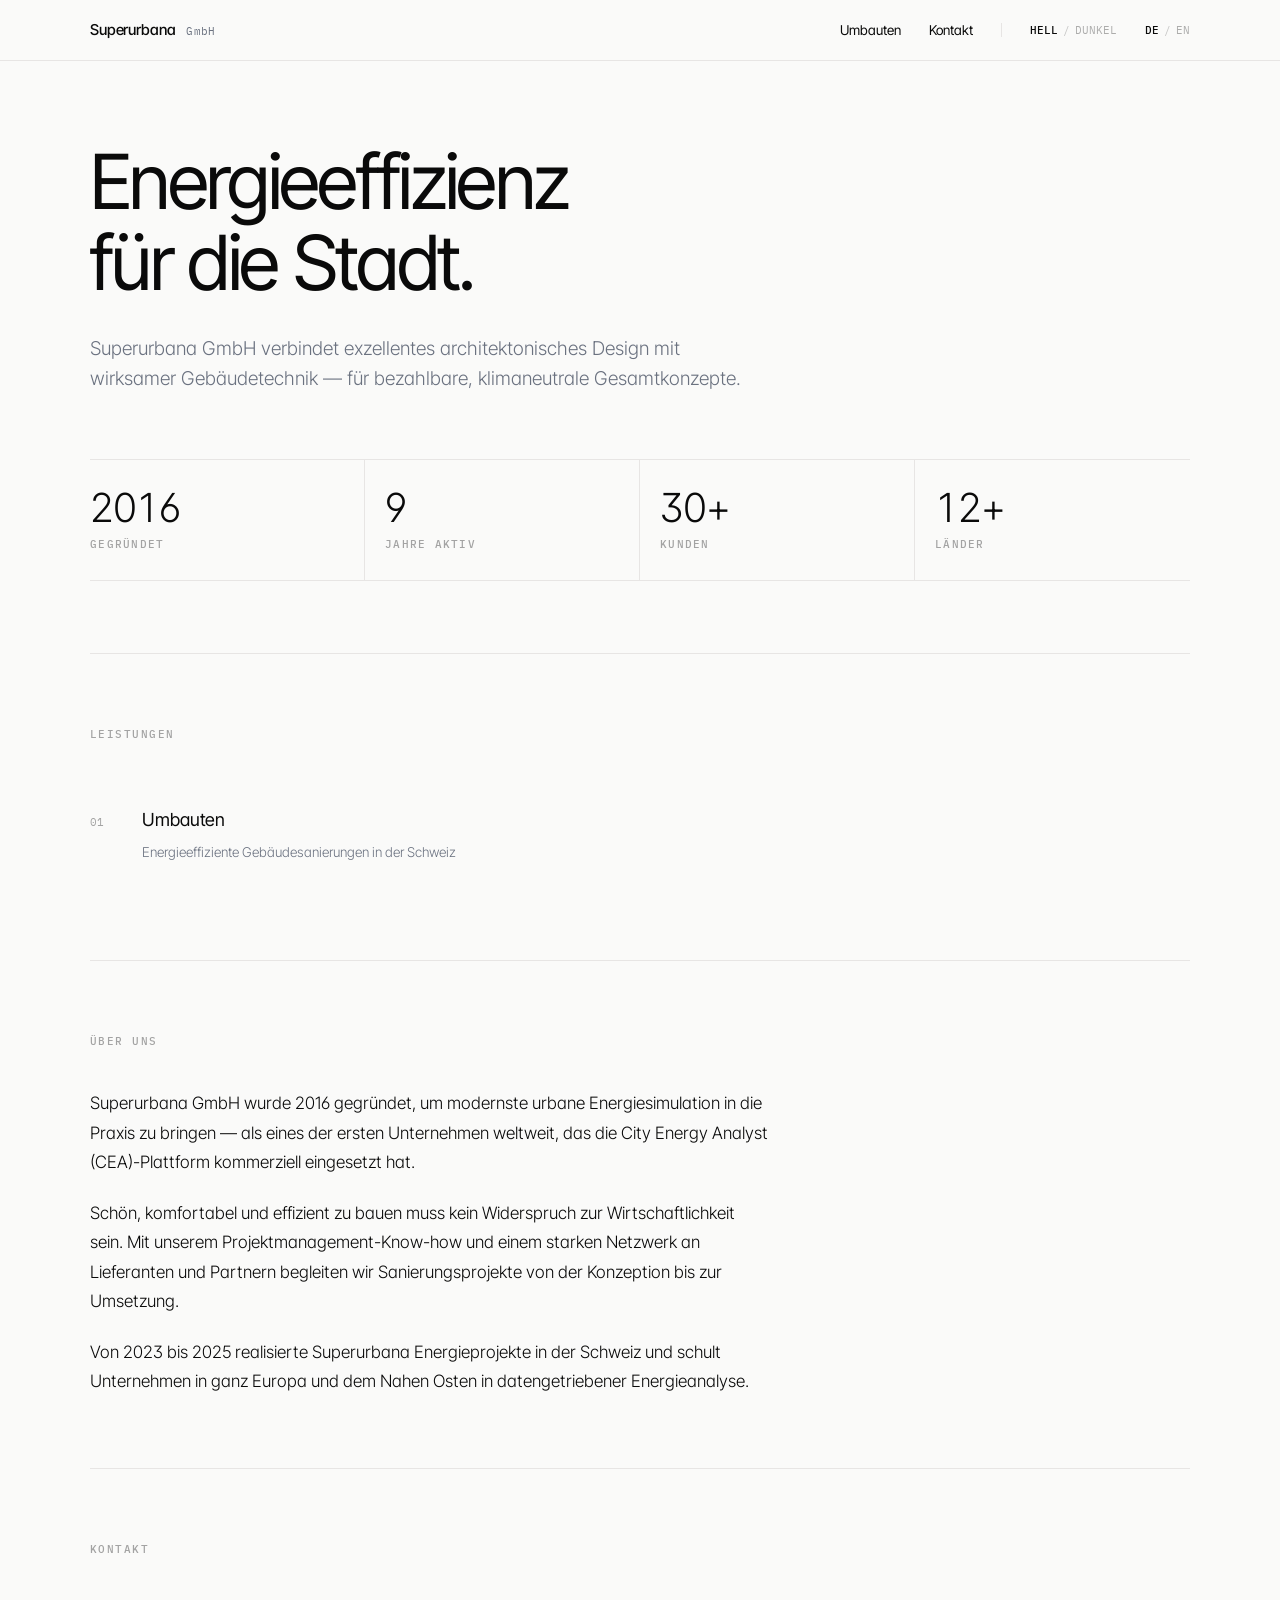
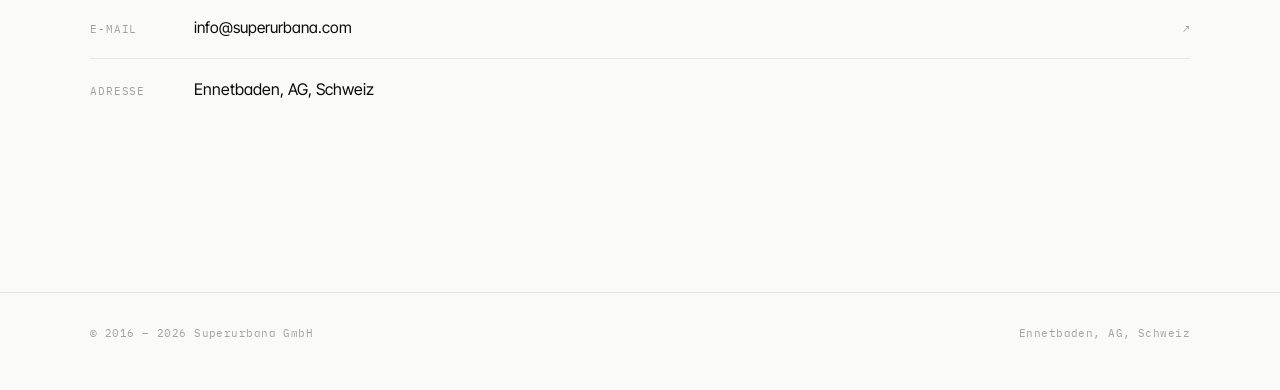
==== index.html @ 73230352 "Redesign: top nav layout with language toggle (DE/EN) Replaced sidebar with sticky top navigation ba" ====
<!DOCTYPE html>
<html lang="de">
<head>
  <meta charset="UTF-8" />
  <meta name="viewport" content="width=device-width, initial-scale=1.0" />
  <script>(function(){
    var t=localStorage.getItem("theme");
    if(!t&&window.matchMedia&&window.matchMedia("(prefers-color-scheme: dark)").matches)t="dark";
    if(t==="dark"||t==="light")document.documentElement.dataset.theme=t;
  })();</script>
  <title>Superurbana GmbH — Energieeffizienz &amp; Klimaneutralität</title>
  <meta name="description" content="Superurbana GmbH bietet Energieeffizienz-Beratung und Gebäudesanierungen in der Schweiz." />
  <link rel="preconnect" href="https://fonts.googleapis.com" />
  <link rel="preconnect" href="https://fonts.gstatic.com" crossorigin />
  <link href="https://fonts.googleapis.com/css2?family=Inter+Tight:wght@300;400;500;600&family=IBM+Plex+Mono:wght@400;500&display=swap" rel="stylesheet" />
  <link rel="stylesheet" href="/style.css" />
</head>
<body>
  <a class="skip-link" href="#page" data-i18n="skip">Zum Inhalt</a>

  <!-- ── Top navigation ── -->
  <header class="site-header">
    <div class="header-inner">
      <a href="/" class="header-brand">Superurbana <span class="brand-sub">GmbH</span></a>

      <!-- Desktop nav -->
      <nav class="header-nav" aria-label="Hauptnavigation">
        <a href="/umbauten/" class="nav-link" data-i18n="nav.projects">Umbauten</a>
        <a href="mailto:info@superurbana.com" class="nav-link" data-i18n="nav.contact">Kontakt</a>
        <div class="nav-divider" aria-hidden="true"></div>
        <button class="nav-toggle" onclick="toggleTheme()" aria-label="Theme wechseln">
          <span class="opt active" data-theme-opt="light" data-i18n="theme.light">HELL</span>
          <span class="sep">/</span>
          <span class="opt" data-theme-opt="dark" data-i18n="theme.dark">DUNKEL</span>
        </button>
        <button class="nav-toggle" onclick="toggleLang()" aria-label="Sprache wechseln">
          <span class="opt active" data-lang-opt="de">DE</span>
          <span class="sep">/</span>
          <span class="opt" data-lang-opt="en">EN</span>
        </button>
      </nav>

      <!-- Mobile hamburger -->
      <button class="mobile-menu-btn" id="mobile-menu-btn" onclick="toggleMobileMenu()" data-i18n="menu.open">Menü</button>
    </div>
  </header>

  <!-- Mobile overlay menu -->
  <div class="mobile-overlay" id="mobile-overlay" aria-hidden="true">
    <a href="/umbauten/" class="mob-link" data-i18n="nav.projects">Umbauten</a>
    <a href="mailto:info@superurbana.com" class="mob-link" data-i18n="nav.contact">Kontakt</a>
    <div class="mob-controls">
      <div class="mob-control-row">
        <span class="mob-control-label" data-i18n="theme.label">Theme</span>
        <button class="nav-toggle" onclick="toggleTheme()">
          <span class="opt active" data-theme-opt="light" data-i18n="theme.light">HELL</span>
          <span class="sep">/</span>
          <span class="opt" data-theme-opt="dark" data-i18n="theme.dark">DUNKEL</span>
        </button>
      </div>
      <div class="mob-control-row">
        <span class="mob-control-label" data-i18n="lang.label">Sprache</span>
        <button class="nav-toggle" onclick="toggleLang()">
          <span class="opt active" data-lang-opt="de">DE</span>
          <span class="sep">/</span>
          <span class="opt" data-lang-opt="en">EN</span>
        </button>
      </div>
    </div>
  </div>

  <!-- ── Page content ── -->
  <main class="content page-wrap" id="page" tabindex="-1">

    <section class="hero">
      <h1 data-i18n="hero.title">Energieeffizienz<br>für die Stadt.</h1>
      <p class="lede" data-i18n="hero.lede">Superurbana GmbH verbindet exzellentes architektonisches Design mit wirksamer Gebäudetechnik — für bezahlbare, klimaneutrale Gesamtkonzepte.</p>

      <div class="stats-bar">
        <div class="stat"><span class="stat-num">2016</span><span class="stat-lbl" data-i18n="stats.founded">Gegründet</span></div>
        <div class="stat"><span class="stat-num">9</span><span class="stat-lbl" data-i18n="stats.years">Jahre aktiv</span></div>
        <div class="stat"><span class="stat-num">30+</span><span class="stat-lbl" data-i18n="stats.clients">Kunden</span></div>
        <div class="stat"><span class="stat-num">12+</span><span class="stat-lbl" data-i18n="stats.countries">Länder</span></div>
      </div>
    </section>

    <section>
      <p class="section-label" data-i18n="section.services">Leistungen</p>
      <div class="work-list">
        <a href="/umbauten/" class="work-row">
          <span class="work-num">01</span>
          <span>
            <span class="work-title" data-i18n="service.title">Umbauten</span>
            <span class="work-desc" data-i18n="service.desc">Energieeffiziente Gebäudesanierungen in der Schweiz</span>
          </span>
          <span class="work-arrow">→</span>
        </a>
      </div>
    </section>

    <section>
      <p class="section-label" data-i18n="section.about">Über uns</p>
      <div class="page-body">
        <p data-i18n="about.p1">Superurbana GmbH wurde 2016 gegründet, um modernste urbane Energiesimulation in die Praxis zu bringen — als eines der ersten Unternehmen weltweit, das die City Energy Analyst (CEA)-Plattform kommerziell eingesetzt hat.</p>
        <p data-i18n="about.p2">Schön, komfortabel und effizient zu bauen muss kein Widerspruch zur Wirtschaftlichkeit sein. Mit unserem Projektmanagement-Know-how und einem starken Netzwerk an Lieferanten und Partnern begleiten wir Sanierungsprojekte von der Konzeption bis zur Umsetzung.</p>
        <p data-i18n="about.p3">Von 2023 bis 2025 realisierte Superurbana Energieprojekte in der Schweiz und schult Unternehmen in ganz Europa und dem Nahen Osten in datengetriebener Energieanalyse.</p>
      </div>
    </section>

    <section>
      <p class="section-label" data-i18n="section.contact">Kontakt</p>
      <ul class="contact-list">
        <li>
          <span class="ckey" data-i18n="contact.email.key">E-Mail</span>
          <a href="mailto:info@superurbana.com">info@superurbana.com</a>
          <span class="ext">↗</span>
        </li>
        <li>
          <span class="ckey" data-i18n="contact.addr.key">Adresse</span>
          <span data-i18n="contact.addr.val">Ennetbaden, AG, Schweiz</span>
          <span class="ext"></span>
        </li>
      </ul>
    </section>

  </main>

  <footer class="site-footer">
    <div class="footer-inner">
      <span data-i18n="footer.copy">© 2016 – 2026 Superurbana GmbH</span>
      <span data-i18n="footer.loc">Ennetbaden, AG, Schweiz</span>
    </div>
  </footer>

  <script src="/app.js"></script>
</body>
</html>
---- style.css ----
/* ─────────────────────────────────────────────────────────
   Reset & base
   ───────────────────────────────────────────────────────── */
*, *::before, *::after { box-sizing: border-box; margin: 0; padding: 0; }

:root {
  --bg:        #fafaf9;
  --fg:        #0a0a0a;
  --muted:     #6b7280;
  --faint:     #a3a3a3;
  --hairline:  #e7e5e4;
  --hover:     #f5f5f4;

  --font-sans: 'Inter Tight', -apple-system, BlinkMacSystemFont, 'Helvetica Neue', sans-serif;
  --font-mono: 'IBM Plex Mono', ui-monospace, SFMono-Regular, Menlo, monospace;

  --edge:      48px;
  --content-w: 1100px;
  --prose-w:   680px;
  --header-h:  60px;
}

html[data-theme="dark"] {
  --bg:       #0c0c0c;
  --fg:       #f5f5f4;
  --muted:    #a8a29e;
  --faint:    #57534e;
  --hairline: #1f1f1f;
  --hover:    #161616;
}

html { scroll-behavior: smooth; }

body {
  font-family: var(--font-sans);
  font-size: 16px;
  line-height: 1.55;
  color: var(--fg);
  background: var(--bg);
  -webkit-font-smoothing: antialiased;
  font-feature-settings: 'ss01', 'cv11';
  transition: background-color 0.2s ease, color 0.2s ease;
}

a { color: inherit; text-decoration: none; }
::selection { background: var(--fg); color: var(--bg); }

/* ─────────────────────────────────────────────────────────
   Skip link
   ───────────────────────────────────────────────────────── */
.skip-link {
  position: absolute; left: -9999px; top: 8px;
  background: var(--fg); color: var(--bg);
  padding: 8px 14px; font-size: 13px; z-index: 999;
  font-family: var(--font-mono);
}
.skip-link:focus { left: 8px; }

/* ─────────────────────────────────────────────────────────
   Site header / top nav
   ───────────────────────────────────────────────────────── */
.site-header {
  position: sticky;
  top: 0;
  z-index: 100;
  background: var(--bg);
  border-bottom: 1px solid var(--hairline);
  transition: background 0.2s ease, border-color 0.2s ease;
}

.header-inner {
  max-width: calc(var(--content-w) + var(--edge) * 2);
  margin: 0 auto;
  padding: 0 var(--edge);
  height: var(--header-h);
  display: flex;
  align-items: center;
  justify-content: space-between;
  gap: 24px;
}

.header-brand {
  font-size: 15px;
  font-weight: 500;
  letter-spacing: -0.01em;
  color: var(--fg);
  white-space: nowrap;
  flex-shrink: 0;
}
.header-brand .brand-sub {
  font-family: var(--font-mono);
  font-size: 10.5px;
  font-weight: 400;
  letter-spacing: 0.04em;
  color: var(--muted);
  margin-left: 8px;
}

.header-nav {
  display: flex;
  align-items: center;
  gap: 28px;
}

.nav-link {
  font-size: 13.5px;
  color: var(--fg);
  transition: color 0.15s ease;
  white-space: nowrap;
}
.nav-link:hover { color: var(--muted); }
.nav-link[aria-current="page"] { font-weight: 500; }

.nav-divider {
  width: 1px;
  height: 14px;
  background: var(--hairline);
  flex-shrink: 0;
}

/* HELL/DUNKEL and DE/EN split toggles */
.nav-toggle {
  display: inline-flex;
  align-items: center;
  gap: 5px;
  background: none;
  border: none;
  padding: 0;
  cursor: pointer;
  font-family: var(--font-mono);
  font-size: 11px;
  color: var(--fg);
  white-space: nowrap;
}
.nav-toggle .opt { opacity: 0.32; transition: opacity 0.15s ease; color: var(--fg); }
.nav-toggle .opt.active { opacity: 1; font-weight: 500; }
.nav-toggle .sep { opacity: 0.22; }

/* Mobile hamburger (hidden on desktop) */
.mobile-menu-btn {
  display: none;
  background: none;
  border: none;
  cursor: pointer;
  font-family: var(--font-mono);
  font-size: 11.5px;
  letter-spacing: 0.07em;
  color: var(--fg);
  padding: 6px 0;
  flex-shrink: 0;
}

/* Mobile overlay nav */
.mobile-overlay {
  display: none;
  position: fixed;
  inset: var(--header-h) 0 0 0;
  background: var(--bg);
  z-index: 90;
  flex-direction: column;
  padding: 32px var(--edge);
  gap: 0;
  border-top: 1px solid var(--hairline);
  overflow-y: auto;
}
.mobile-overlay.open { display: flex; }

.mobile-overlay .mob-link {
  font-size: 22px;
  font-weight: 400;
  letter-spacing: -0.01em;
  color: var(--fg);
  padding: 18px 0;
  border-bottom: 1px solid var(--hairline);
  display: block;
  transition: color 0.15s ease;
}
.mobile-overlay .mob-link:first-child { border-top: 1px solid var(--hairline); }
.mobile-overlay .mob-link:hover { color: var(--muted); }

.mobile-overlay .mob-controls {
  margin-top: 32px;
  display: flex;
  flex-direction: column;
  gap: 20px;
}
.mobile-overlay .mob-control-row {
  display: flex;
  align-items: center;
  justify-content: space-between;
}
.mobile-overlay .mob-control-label {
  font-family: var(--font-mono);
  font-size: 10.5px;
  letter-spacing: 0.12em;
  text-transform: uppercase;
  color: var(--faint);
}

/* ─────────────────────────────────────────────────────────
   Layout
   ───────────────────────────────────────────────────────── */
.page-wrap {
  max-width: calc(var(--content-w) + var(--edge) * 2);
  margin: 0 auto;
  padding: 0 var(--edge);
}

main.content {
  padding-top: 80px;
  padding-bottom: 100px;
}

section { padding-block: 72px; border-top: 1px solid var(--hairline); }
section:first-of-type { border-top: none; padding-top: 0; }

/* ─────────────────────────────────────────────────────────
   Hero
   ───────────────────────────────────────────────────────── */
.hero h1 {
  font-size: clamp(40px, 6vw, 76px);
  font-weight: 400;
  line-height: 1.06;
  letter-spacing: -0.035em;
  margin-bottom: 32px;
  text-wrap: balance;
}
.hero p.lede {
  font-size: 19px;
  font-weight: 300;
  line-height: 1.6;
  color: var(--muted);
  max-width: var(--prose-w);
}

/* ── Stats bar ── */
.stats-bar {
  margin-top: 64px;
  display: grid;
  grid-template-columns: repeat(4, 1fr);
  border-top: 1px solid var(--hairline);
  border-bottom: 1px solid var(--hairline);
}
.stats-bar .stat {
  padding: 28px 0 28px 20px;
  border-right: 1px solid var(--hairline);
  display: flex; flex-direction: column; gap: 8px;
}
.stats-bar .stat:first-child { padding-left: 0; }
.stats-bar .stat:last-child { border-right: none; }
.stats-bar .stat-num {
  font-size: clamp(28px, 3.5vw, 40px);
  font-weight: 300;
  letter-spacing: -0.025em;
  line-height: 1;
  font-variant-numeric: tabular-nums;
}
.stats-bar .stat-lbl {
  font-family: var(--font-mono);
  font-size: 10.5px;
  font-weight: 500;
  letter-spacing: 0.12em;
  text-transform: uppercase;
  color: var(--faint);
}

/* ── Section label ── */
.section-label {
  font-family: var(--font-mono);
  font-size: 10.5px;
  font-weight: 500;
  letter-spacing: 0.14em;
  text-transform: uppercase;
  color: var(--faint);
  margin-bottom: 40px;
}

/* ── Work / service list ── */
.work-list { display: flex; flex-direction: column; }
.work-row {
  display: grid;
  grid-template-columns: 28px 1fr auto;
  gap: 24px;
  align-items: baseline;
  padding: 24px 0;
  border-top: 1px solid var(--hairline);
  color: var(--fg);
  transition: padding-left 0.15s ease;
}
.work-row:first-child { border-top: none; }
.work-row:hover { padding-left: 8px; }
.work-row:hover .work-arrow { opacity: 1; transform: translateX(2px); }
.work-row .work-num {
  font-family: var(--font-mono);
  font-size: 11px;
  color: var(--faint);
}
.work-row .work-title {
  font-size: 18px;
  font-weight: 400;
  letter-spacing: -0.005em;
  margin-bottom: 5px;
  display: block;
}
.work-row .work-desc { font-size: 13.5px; color: var(--muted); font-weight: 300; }
.work-arrow {
  font-family: var(--font-mono);
  font-size: 13px;
  color: var(--faint);
  opacity: 0;
  transition: opacity 0.15s ease, transform 0.15s ease;
}

/* ── Body paragraphs ── */
.page-body p {
  font-size: 17px;
  font-weight: 300;
  line-height: 1.72;
  color: var(--fg);
  margin-bottom: 22px;
  max-width: var(--prose-w);
}
.page-body p:last-of-type { margin-bottom: 0; }

/* ── Contact list ── */
.contact-list { list-style: none; display: flex; flex-direction: column; }
.contact-list li {
  display: grid;
  grid-template-columns: 80px 1fr auto;
  gap: 24px;
  align-items: baseline;
  padding: 18px 0;
  border-top: 1px solid var(--hairline);
}
.contact-list li:first-child { border-top: none; }
.contact-list .ckey {
  font-family: var(--font-mono);
  font-size: 11px;
  letter-spacing: 0.08em;
  text-transform: uppercase;
  color: var(--faint);
}
.contact-list a { font-size: 15.5px; color: var(--fg); transition: color 0.15s ease; }
.contact-list a:hover { color: var(--muted); }
.contact-list .ext { font-family: var(--font-mono); font-size: 11px; color: var(--faint); }

/* ─────────────────────────────────────────────────────────
   Subpage header
   ───────────────────────────────────────────────────────── */
.page-intro { padding-block: 0; border-top: none; }

.page-eyebrow {
  font-family: var(--font-mono);
  font-size: 11px;
  font-weight: 500;
  letter-spacing: 0.14em;
  text-transform: uppercase;
  color: var(--muted);
  margin-bottom: 28px;
  display: flex; align-items: baseline; gap: 10px;
}
.page-eyebrow .crumb { color: var(--faint); margin: 0 4px; }
.page-eyebrow a { color: var(--muted); transition: color 0.15s ease; }
.page-eyebrow a:hover { color: var(--fg); }

.page-title {
  font-size: clamp(40px, 6vw, 76px);
  font-weight: 400;
  line-height: 1.06;
  letter-spacing: -0.035em;
  margin-bottom: 28px;
  max-width: var(--prose-w);
  text-wrap: balance;
}
.page-lede {
  font-size: 19px;
  font-weight: 300;
  line-height: 1.55;
  color: var(--muted);
  max-width: var(--prose-w);
}

/* ── Project list (Umbauten) ── */
.project-list { display: flex; flex-direction: column; }
.project { padding-block: 64px; border-top: 1px solid var(--hairline); }
.project:first-of-type { border-top: none; }

.project-figure { margin: 0 0 32px; overflow: hidden; }
.project-figure img {
  display: block;
  width: 100%;
  height: auto;
  aspect-ratio: 16 / 9;
  object-fit: cover;
  transition: transform 0.5s ease;
}
.project-figure:hover img { transform: scale(1.02); }

.project-label {
  font-family: var(--font-mono);
  font-size: 10.5px;
  font-weight: 500;
  letter-spacing: 0.14em;
  text-transform: uppercase;
  color: var(--faint);
  margin-bottom: 12px;
}
.project-title { font-size: 28px; font-weight: 400; letter-spacing: -0.015em; margin-bottom: 16px; }
.project-desc { font-size: 16px; font-weight: 300; line-height: 1.65; color: var(--muted); max-width: var(--prose-w); }

/* Back link */
.back-link {
  margin-top: 72px;
  padding-top: 32px;
  border-top: 1px solid var(--hairline);
}
.back-link a {
  display: inline-flex;
  align-items: center;
  gap: 10px;
  font-family: var(--font-mono);
  font-size: 11.5px;
  font-weight: 500;
  letter-spacing: 0.08em;
  text-transform: uppercase;
  color: var(--fg);
  border-bottom: 1px solid var(--fg);
  padding: 4px 0;
  transition: color 0.15s ease, border-color 0.15s ease;
}
.back-link a:hover { color: var(--muted); border-color: var(--muted); }

/* ─────────────────────────────────────────────────────────
   Footer
   ───────────────────────────────────────────────────────── */
.site-footer {
  border-top: 1px solid var(--hairline);
  padding: 32px 0 48px;
}
.site-footer .footer-inner {
  max-width: calc(var(--content-w) + var(--edge) * 2);
  margin: 0 auto;
  padding: 0 var(--edge);
  display: flex;
  justify-content: space-between;
  align-items: baseline;
  font-family: var(--font-mono);
  font-size: 11px;
  letter-spacing: 0.04em;
  color: var(--faint);
}

/* ─────────────────────────────────────────────────────────
   Responsive
   ───────────────────────────────────────────────────────── */
@media (max-width: 860px) {
  :root { --edge: 24px; }

  .header-nav { display: none; }
  .mobile-menu-btn { display: block; }

  main.content { padding-top: 48px; padding-bottom: 72px; }

  .stats-bar { grid-template-columns: repeat(2, 1fr); }
  .stats-bar .stat:nth-child(2) { border-right: none; }
  .stats-bar .stat:nth-child(3) { padding-left: 0; border-bottom: 1px solid var(--hairline); }
  .stats-bar .stat:nth-child(n+3) { border-bottom: none; }

  .work-row { grid-template-columns: 24px 1fr; }
  .work-arrow { display: none; }

  .contact-list li { grid-template-columns: 64px 1fr; }
  .contact-list .ext { display: none; }

  .site-footer .footer-inner { flex-direction: column; gap: 6px; }
}
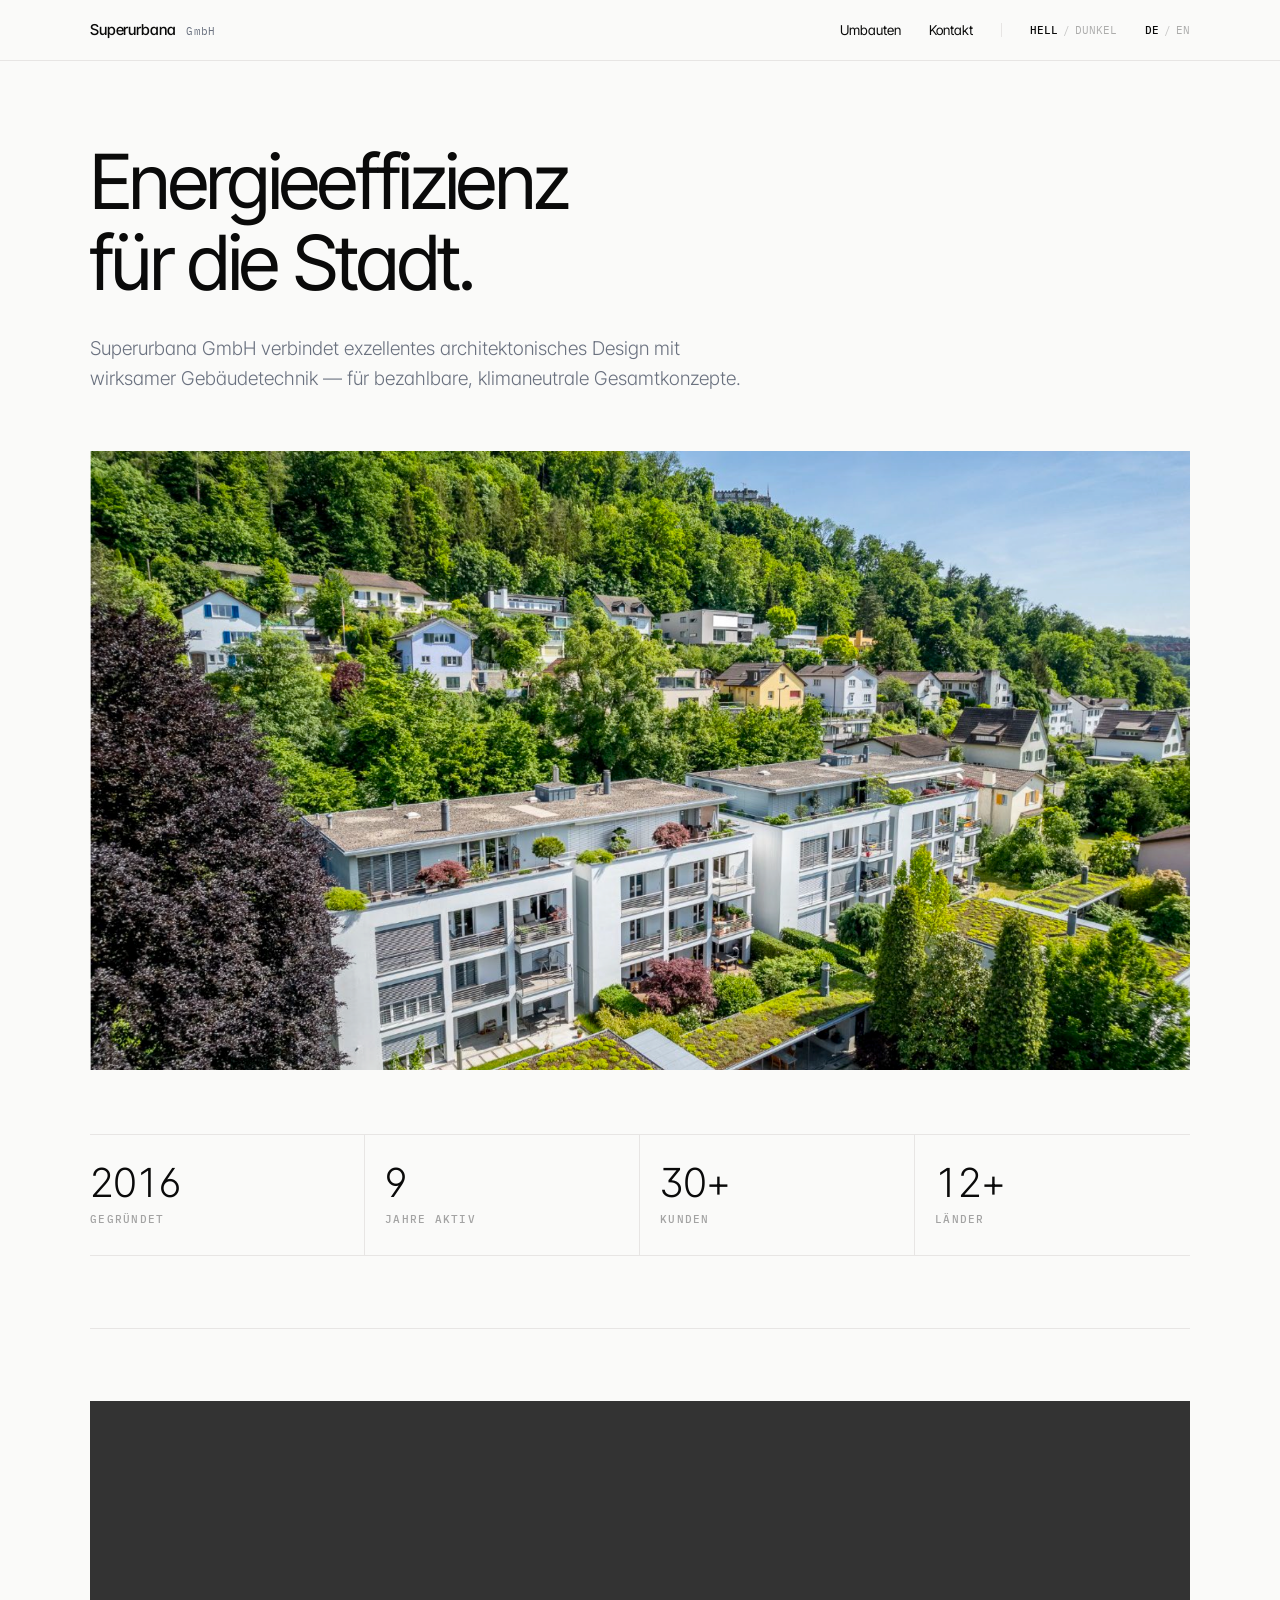
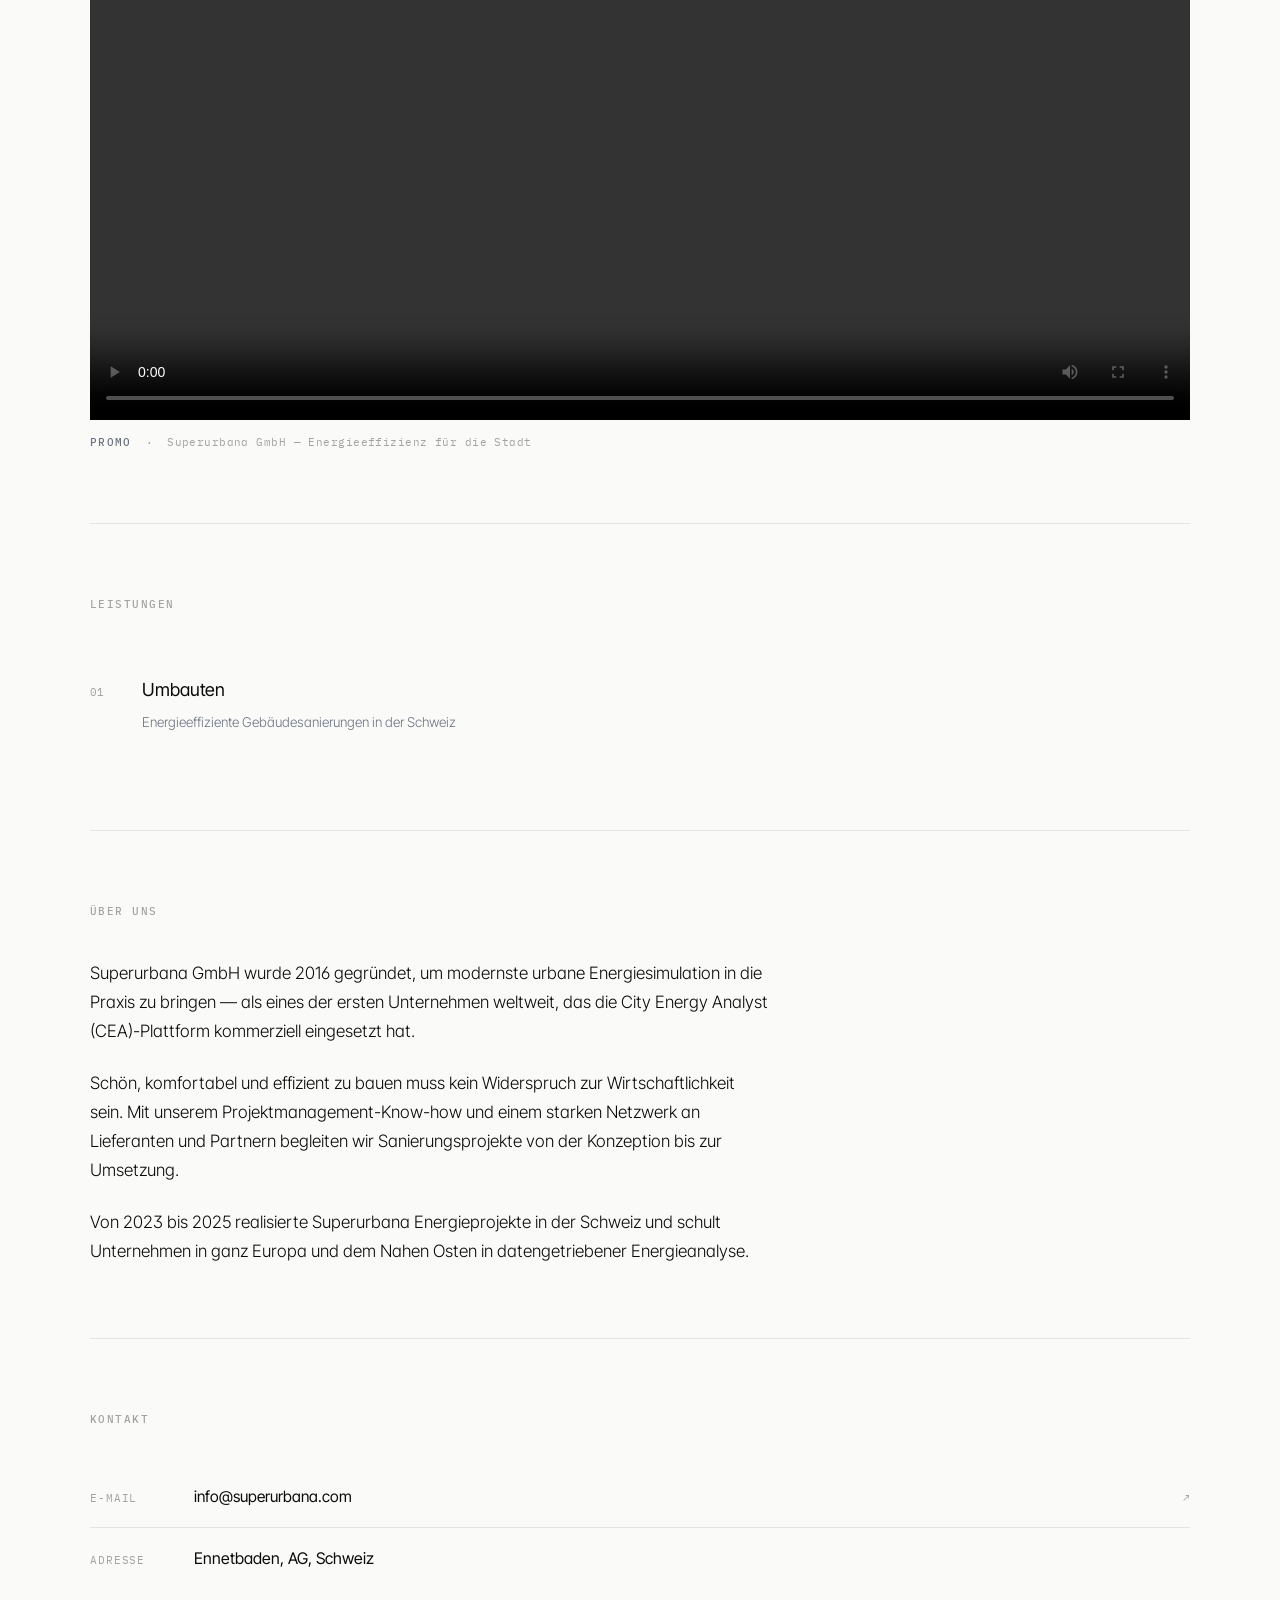
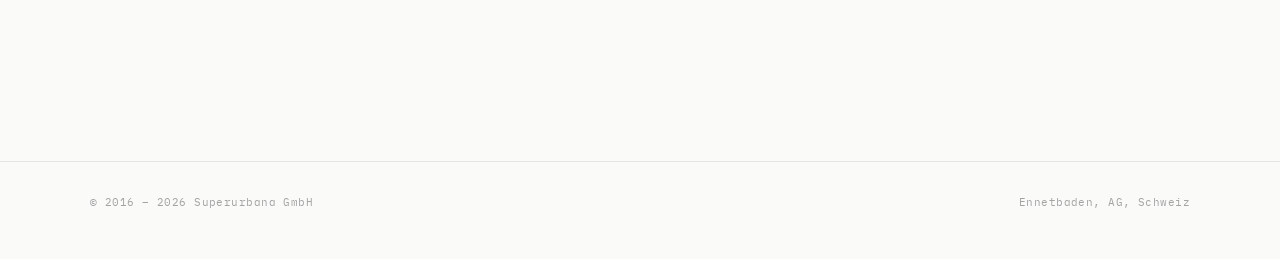
==== commit 2e5f3b56: "Add hero image and promo video to homepage Ennetbaden project photo as featured image in hero sectio" ====
--- a/index.html
+++ b/index.html
@@ -76,12 +76,29 @@
       <h1 data-i18n="hero.title">Energieeffizienz<br>für die Stadt.</h1>
       <p class="lede" data-i18n="hero.lede">Superurbana GmbH verbindet exzellentes architektonisches Design mit wirksamer Gebäudetechnik — für bezahlbare, klimaneutrale Gesamtkonzepte.</p>
 
+      <div class="featured-img">
+        <img src="/assets/ennetbaden.png" alt="Sanierungsprojekt Ennetbaden" />
+      </div>
+
       <div class="stats-bar">
         <div class="stat"><span class="stat-num">2016</span><span class="stat-lbl" data-i18n="stats.founded">Gegründet</span></div>
         <div class="stat"><span class="stat-num">9</span><span class="stat-lbl" data-i18n="stats.years">Jahre aktiv</span></div>
         <div class="stat"><span class="stat-num">30+</span><span class="stat-lbl" data-i18n="stats.clients">Kunden</span></div>
         <div class="stat"><span class="stat-num">12+</span><span class="stat-lbl" data-i18n="stats.countries">Länder</span></div>
       </div>
+    </section>
+
+    <section>
+      <div class="video-wrap">
+        <video controls preload="metadata">
+          <source src="/assets/Superurbana_Promo.mp4" type="video/mp4" />
+        </video>
+      </div>
+      <p class="media-caption">
+        <span class="kind">Promo</span>
+        <span>·</span>
+        <span data-i18n="video.caption">Superurbana GmbH — Energieeffizienz für die Stadt</span>
+      </p>
     </section>
 
     <section>
--- a/style.css
+++ b/style.css
@@ -264,6 +264,48 @@
   color: var(--faint);
 }
 
+/* ── Featured image (hero) ── */
+.featured-img {
+  margin-top: 56px;
+  overflow: hidden;
+}
+.featured-img img {
+  display: block;
+  width: 100%;
+  height: auto;
+  aspect-ratio: 16 / 9;
+  object-fit: cover;
+  transition: transform 0.6s ease;
+}
+.featured-img:hover img { transform: scale(1.015); }
+
+/* ── Video section ── */
+.video-wrap {
+  width: 100%;
+  aspect-ratio: 16 / 9;
+  background: var(--hover);
+  overflow: hidden;
+}
+.video-wrap video {
+  width: 100%; height: 100%; border: none; display: block;
+}
+.media-caption {
+  margin-top: 14px;
+  display: flex;
+  align-items: baseline;
+  gap: 14px;
+  font-family: var(--font-mono);
+  font-size: 11px;
+  letter-spacing: 0.04em;
+  color: var(--faint);
+}
+.media-caption .kind {
+  text-transform: uppercase;
+  font-weight: 500;
+  letter-spacing: 0.12em;
+  color: var(--muted);
+}
+
 /* ── Section label ── */
 .section-label {
   font-family: var(--font-mono);
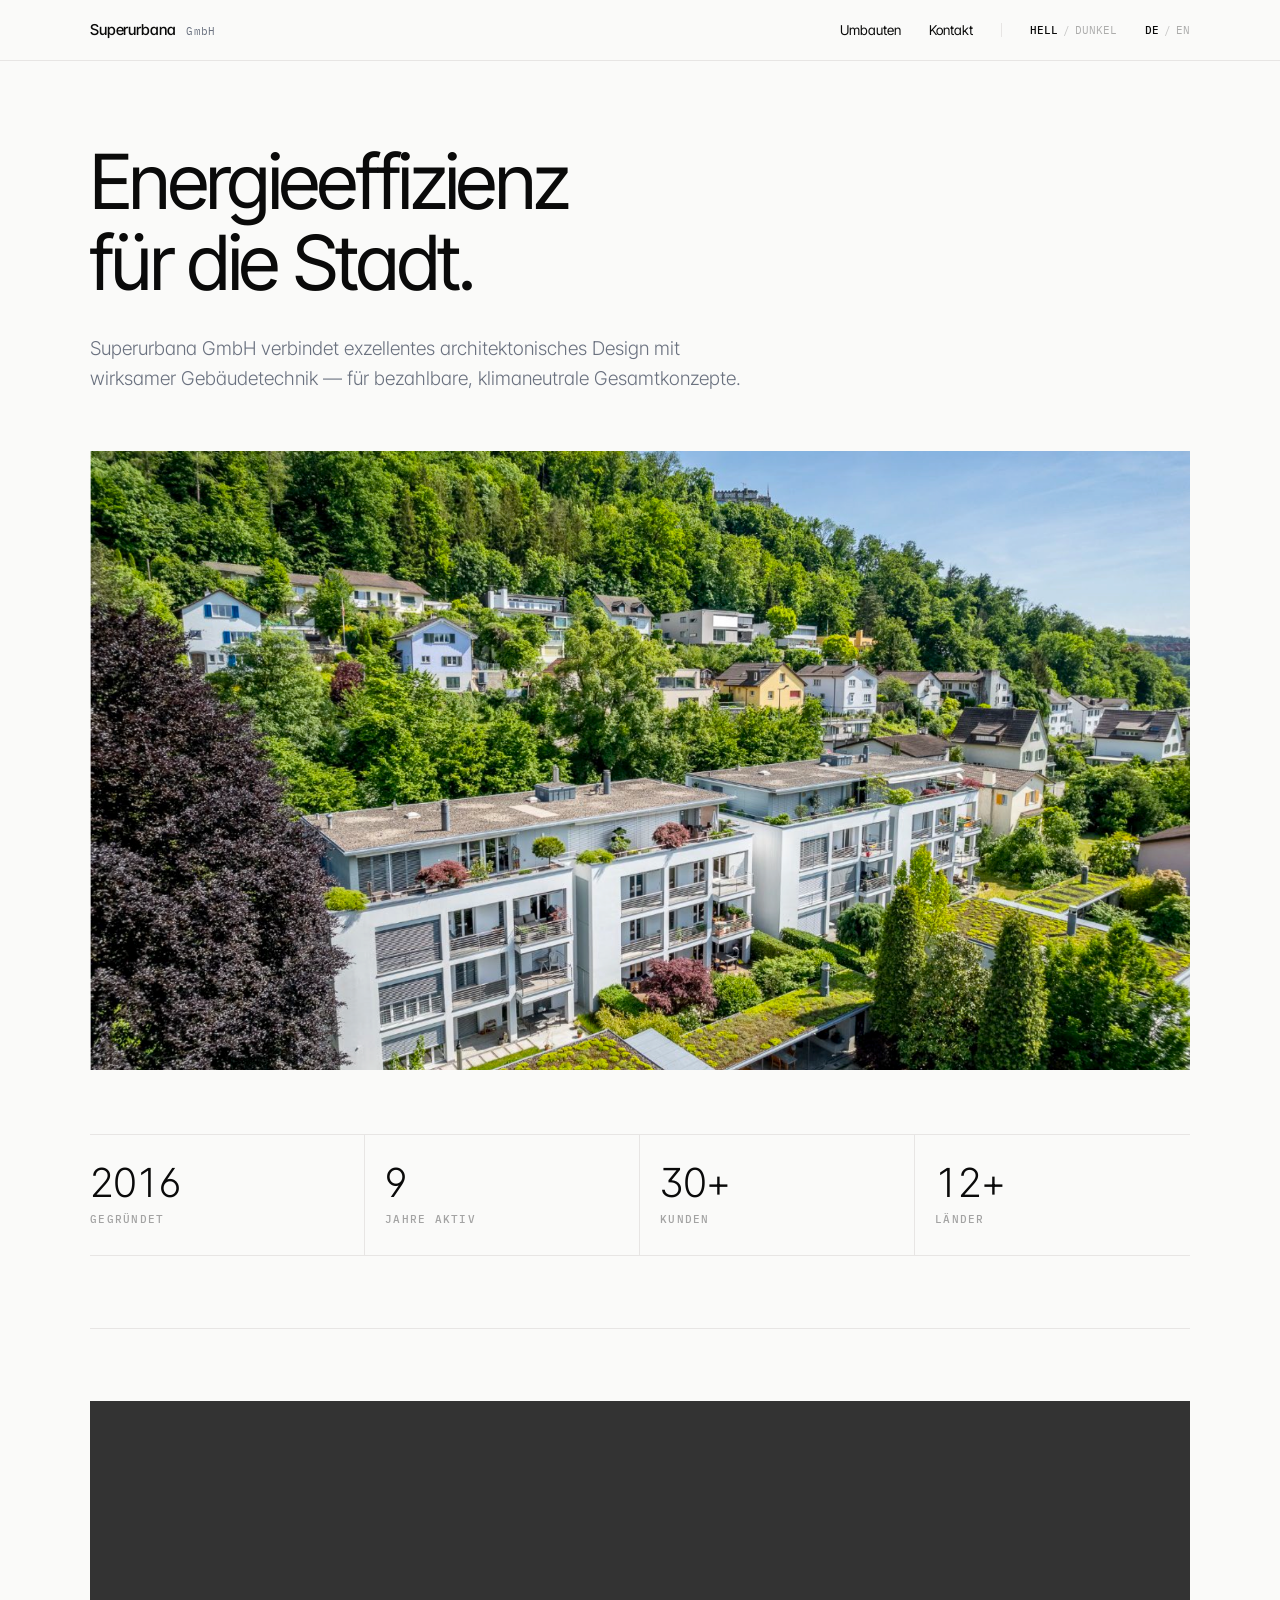
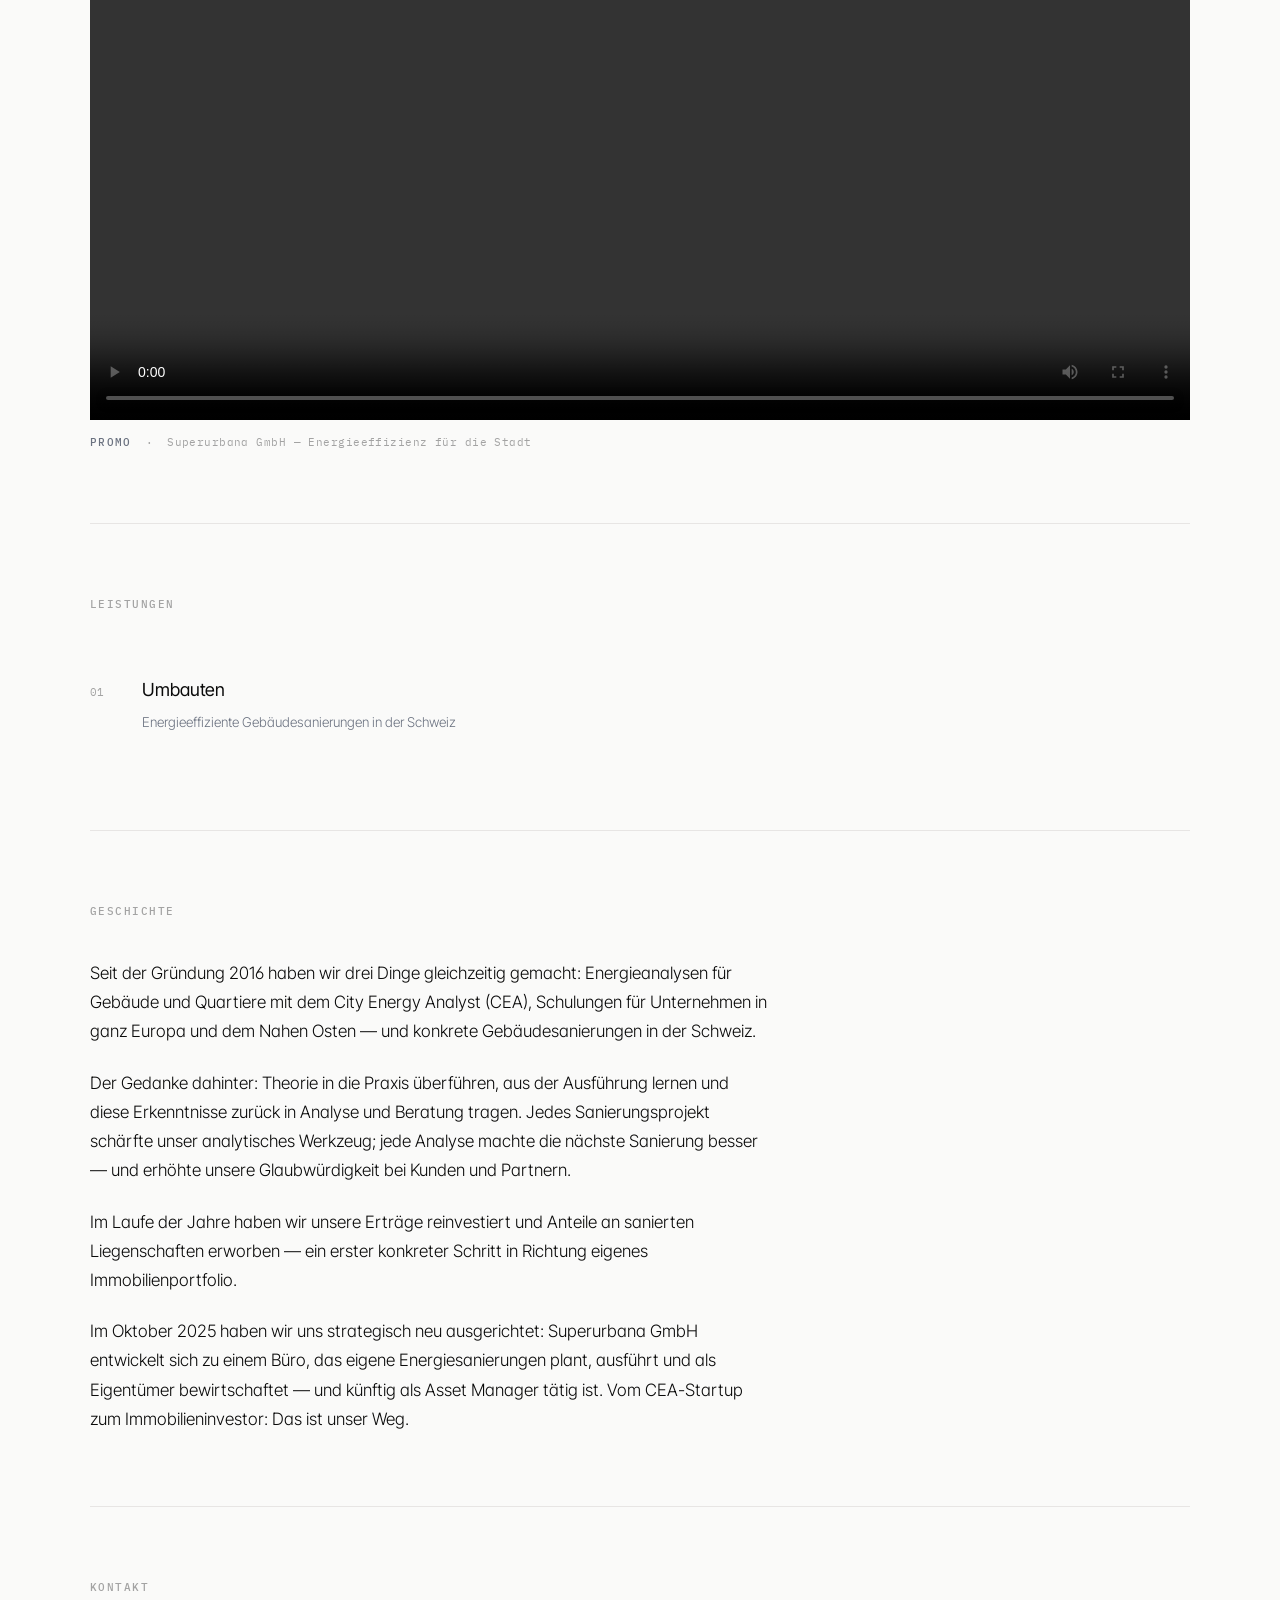
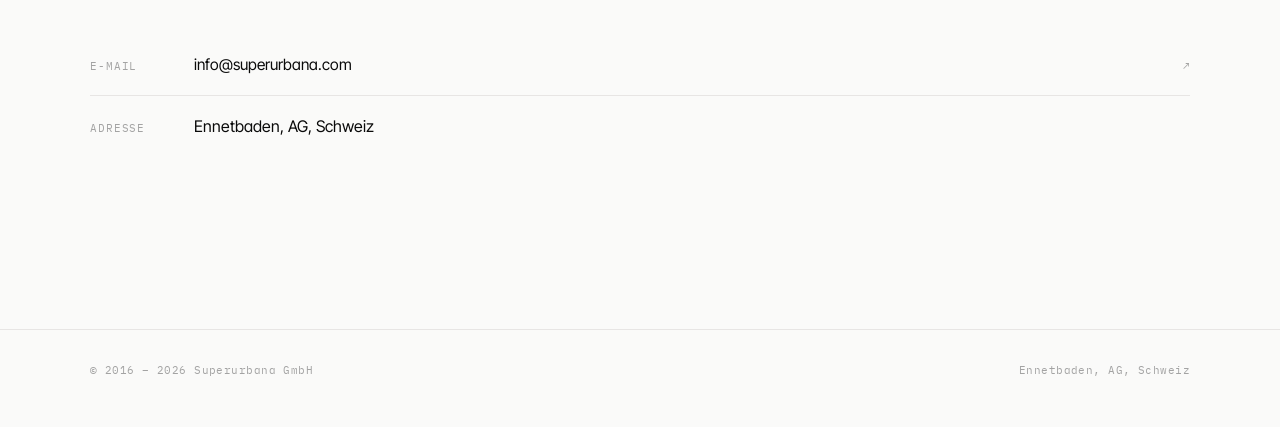
==== commit adb8e206: "Rewrite Geschichte/Our Story section with full company narrative Four-paragraph arc: three founding " ====
--- a/index.html
+++ b/index.html
@@ -116,11 +116,12 @@
     </section>
 
     <section>
-      <p class="section-label" data-i18n="section.about">Über uns</p>
+      <p class="section-label" data-i18n="section.about">Geschichte</p>
       <div class="page-body">
-        <p data-i18n="about.p1">Superurbana GmbH wurde 2016 gegründet, um modernste urbane Energiesimulation in die Praxis zu bringen — als eines der ersten Unternehmen weltweit, das die City Energy Analyst (CEA)-Plattform kommerziell eingesetzt hat.</p>
-        <p data-i18n="about.p2">Schön, komfortabel und effizient zu bauen muss kein Widerspruch zur Wirtschaftlichkeit sein. Mit unserem Projektmanagement-Know-how und einem starken Netzwerk an Lieferanten und Partnern begleiten wir Sanierungsprojekte von der Konzeption bis zur Umsetzung.</p>
-        <p data-i18n="about.p3">Von 2023 bis 2025 realisierte Superurbana Energieprojekte in der Schweiz und schult Unternehmen in ganz Europa und dem Nahen Osten in datengetriebener Energieanalyse.</p>
+        <p data-i18n="about.p1">Seit der Gründung 2016 haben wir drei Dinge gleichzeitig gemacht: Energieanalysen für Gebäude und Quartiere mit dem City Energy Analyst (CEA), Schulungen für Unternehmen in ganz Europa und dem Nahen Osten — und konkrete Gebäudesanierungen in der Schweiz.</p>
+        <p data-i18n="about.p2">Der Gedanke dahinter: Theorie in die Praxis überführen, aus der Ausführung lernen und diese Erkenntnisse zurück in Analyse und Beratung tragen. Jedes Sanierungsprojekt schärfte unser analytisches Werkzeug; jede Analyse machte die nächste Sanierung besser — und erhöhte unsere Glaubwürdigkeit bei Kunden und Partnern.</p>
+        <p data-i18n="about.p3">Im Laufe der Jahre haben wir unsere Erträge reinvestiert und Anteile an sanierten Liegenschaften erworben — ein erster konkreter Schritt in Richtung eigenes Immobilienportfolio.</p>
+        <p data-i18n="about.p4">Im Oktober 2025 haben wir uns strategisch neu ausgerichtet: Superurbana GmbH entwickelt sich zu einem Büro, das eigene Energiesanierungen plant, ausführt und als Eigentümer bewirtschaftet — und künftig als Asset Manager tätig ist. Vom CEA-Startup zum Immobilieninvestor: Das ist unser Weg.</p>
       </div>
     </section>
 
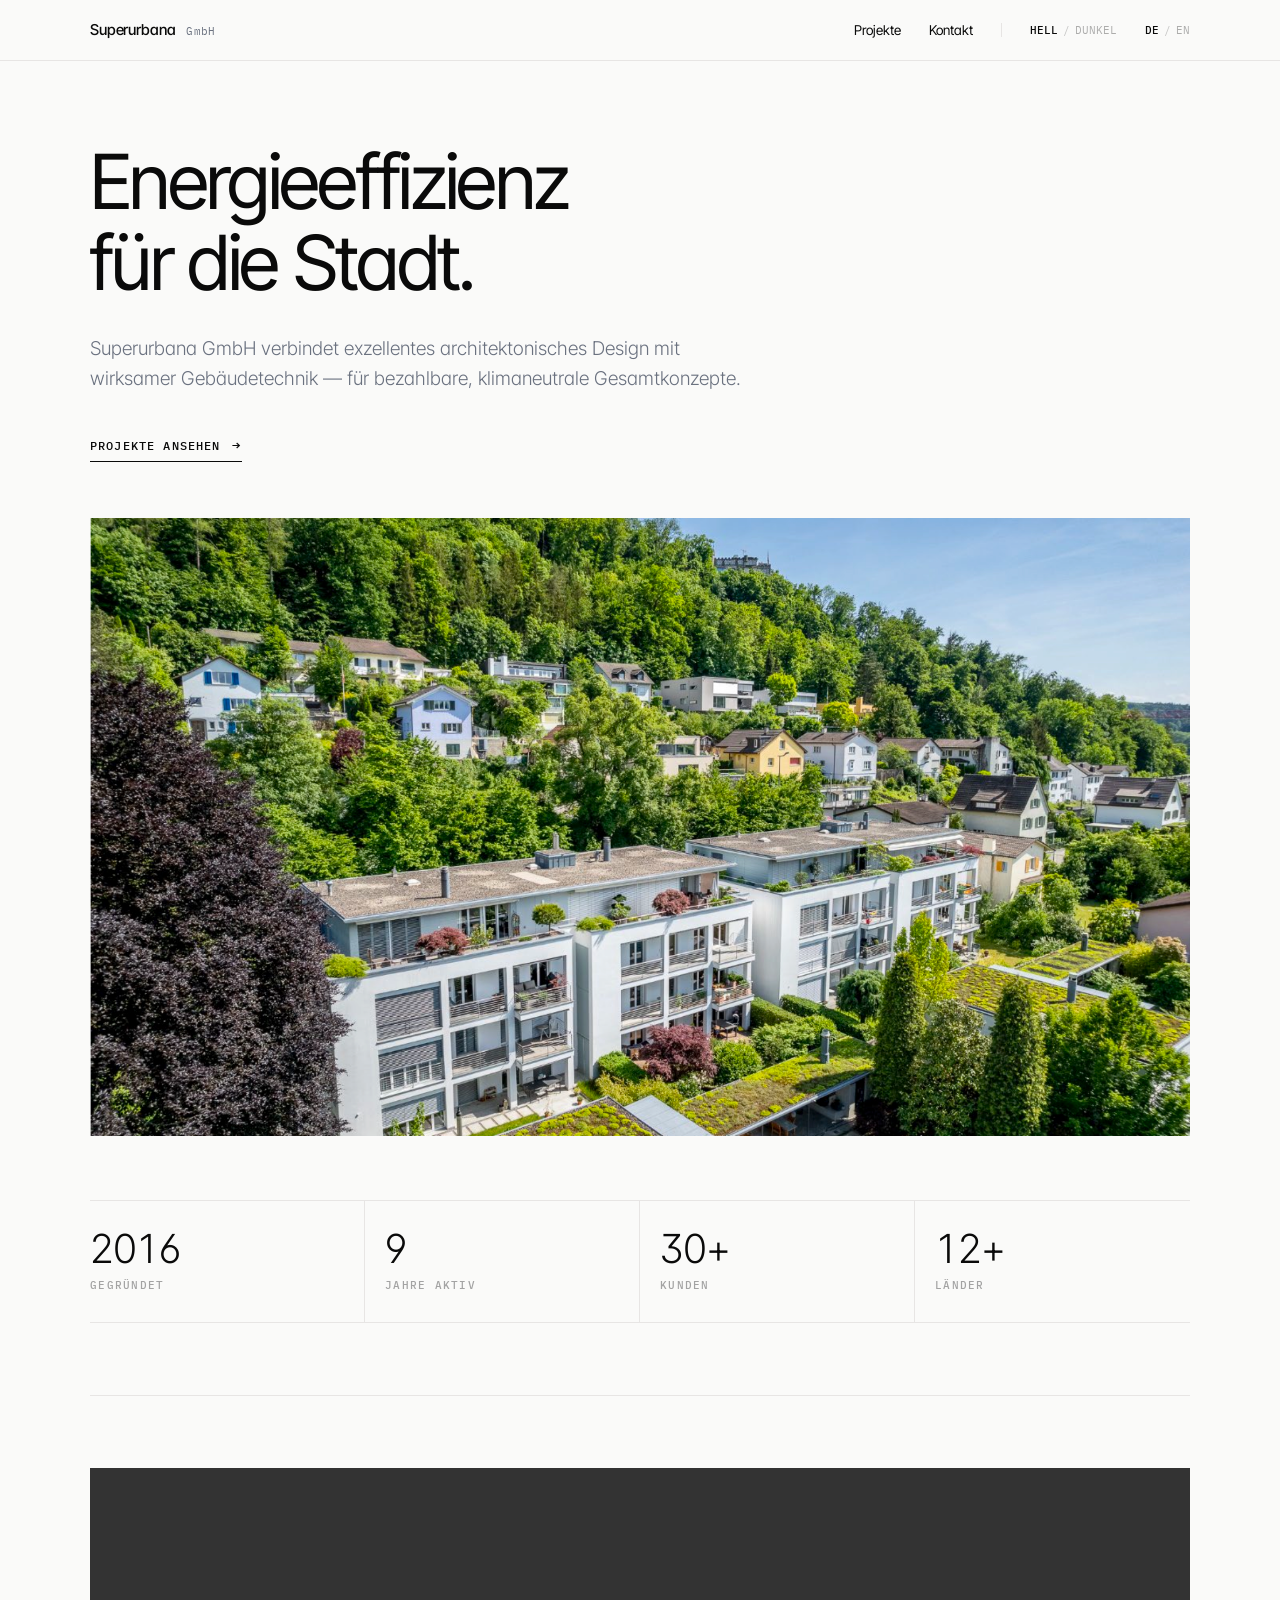
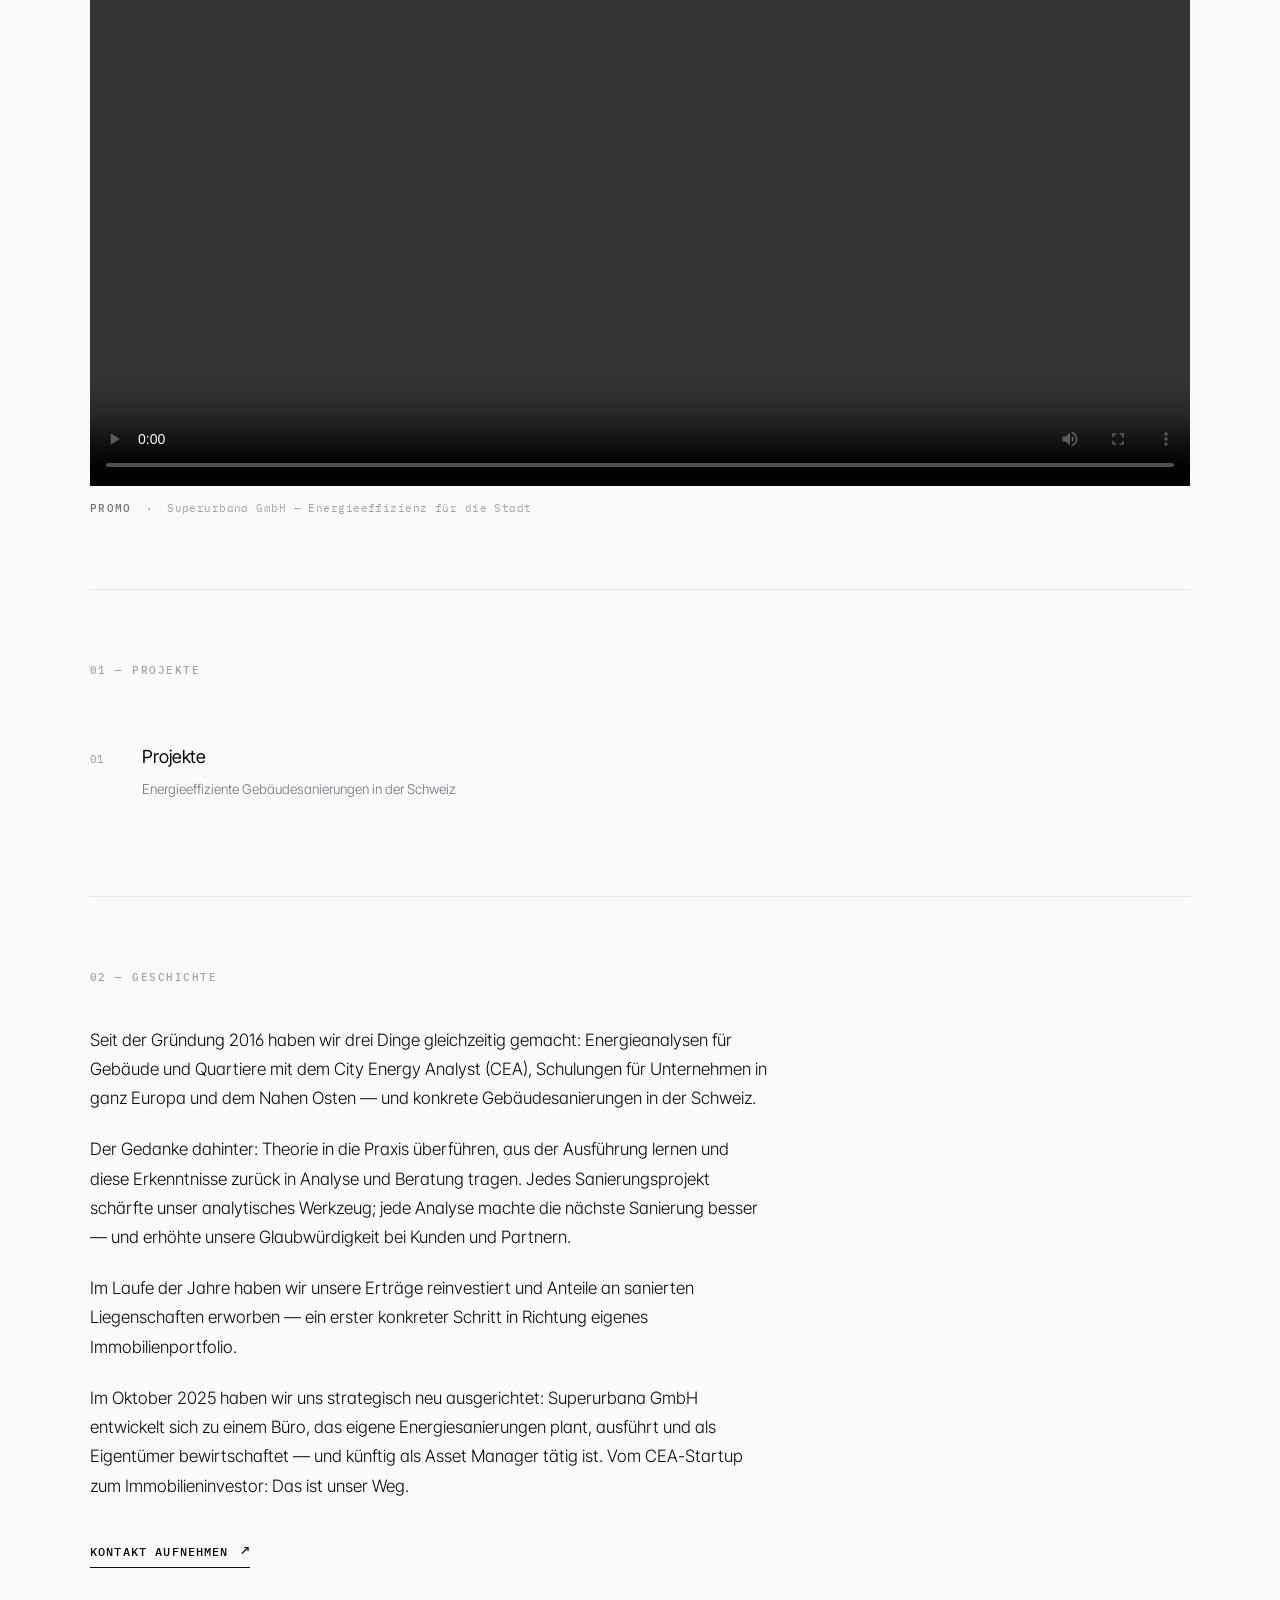
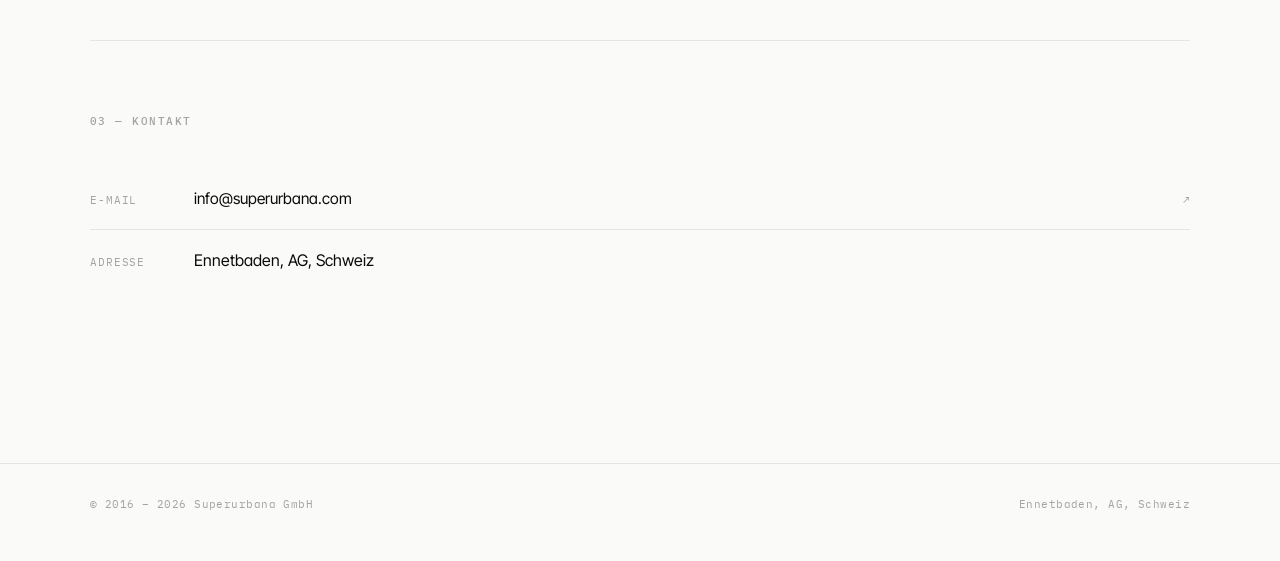
==== commit c102693d: "Swiss clarity: numbered sections, two CTAs, Projekte nav label - Numbered section labels: 01 — Proje" ====
--- a/index.html
+++ b/index.html
@@ -76,6 +76,11 @@
       <h1 data-i18n="hero.title">Energieeffizienz<br>für die Stadt.</h1>
       <p class="lede" data-i18n="hero.lede">Superurbana GmbH verbindet exzellentes architektonisches Design mit wirksamer Gebäudetechnik — für bezahlbare, klimaneutrale Gesamtkonzepte.</p>
 
+      <a href="/umbauten/" class="cta-link">
+        <span data-i18n="cta.projects">Projekte ansehen</span>
+        <span class="arrow">→</span>
+      </a>
+
       <div class="featured-img">
         <img src="/assets/ennetbaden.png" alt="Sanierungsprojekt Ennetbaden" />
       </div>
@@ -102,12 +107,12 @@
     </section>
 
     <section>
-      <p class="section-label" data-i18n="section.services">Leistungen</p>
+      <p class="section-label" data-i18n="section.services">01 — Projekte</p>
       <div class="work-list">
         <a href="/umbauten/" class="work-row">
           <span class="work-num">01</span>
           <span>
-            <span class="work-title" data-i18n="service.title">Umbauten</span>
+            <span class="work-title" data-i18n="service.title">Projekte</span>
             <span class="work-desc" data-i18n="service.desc">Energieeffiziente Gebäudesanierungen in der Schweiz</span>
           </span>
           <span class="work-arrow">→</span>
@@ -116,17 +121,21 @@
     </section>
 
     <section>
-      <p class="section-label" data-i18n="section.about">Geschichte</p>
+      <p class="section-label" data-i18n="section.about">02 — Geschichte</p>
       <div class="page-body">
         <p data-i18n="about.p1">Seit der Gründung 2016 haben wir drei Dinge gleichzeitig gemacht: Energieanalysen für Gebäude und Quartiere mit dem City Energy Analyst (CEA), Schulungen für Unternehmen in ganz Europa und dem Nahen Osten — und konkrete Gebäudesanierungen in der Schweiz.</p>
         <p data-i18n="about.p2">Der Gedanke dahinter: Theorie in die Praxis überführen, aus der Ausführung lernen und diese Erkenntnisse zurück in Analyse und Beratung tragen. Jedes Sanierungsprojekt schärfte unser analytisches Werkzeug; jede Analyse machte die nächste Sanierung besser — und erhöhte unsere Glaubwürdigkeit bei Kunden und Partnern.</p>
         <p data-i18n="about.p3">Im Laufe der Jahre haben wir unsere Erträge reinvestiert und Anteile an sanierten Liegenschaften erworben — ein erster konkreter Schritt in Richtung eigenes Immobilienportfolio.</p>
         <p data-i18n="about.p4">Im Oktober 2025 haben wir uns strategisch neu ausgerichtet: Superurbana GmbH entwickelt sich zu einem Büro, das eigene Energiesanierungen plant, ausführt und als Eigentümer bewirtschaftet — und künftig als Asset Manager tätig ist. Vom CEA-Startup zum Immobilieninvestor: Das ist unser Weg.</p>
       </div>
+      <a href="mailto:info@superurbana.com" class="cta-link">
+        <span data-i18n="cta.contact">Kontakt aufnehmen</span>
+        <span class="arrow">↗</span>
+      </a>
     </section>
 
     <section>
-      <p class="section-label" data-i18n="section.contact">Kontakt</p>
+      <p class="section-label" data-i18n="section.contact">03 — Kontakt</p>
       <ul class="contact-list">
         <li>
           <span class="ckey" data-i18n="contact.email.key">E-Mail</span>
--- a/style.css
+++ b/style.css
@@ -306,6 +306,25 @@
   color: var(--muted);
 }
 
+/* ── CTA link ── */
+.cta-link {
+  display: inline-flex;
+  align-items: center;
+  gap: 12px;
+  margin-top: 40px;
+  font-family: var(--font-mono);
+  font-size: 11.5px;
+  font-weight: 500;
+  letter-spacing: 0.1em;
+  text-transform: uppercase;
+  color: var(--fg);
+  border-bottom: 1px solid var(--fg);
+  padding-bottom: 4px;
+  transition: color 0.15s ease, border-color 0.15s ease, gap 0.15s ease;
+}
+.cta-link:hover { color: var(--muted); border-color: var(--muted); gap: 18px; }
+.cta-link .arrow { font-size: 14px; font-style: normal; }
+
 /* ── Section label ── */
 .section-label {
   font-family: var(--font-mono);
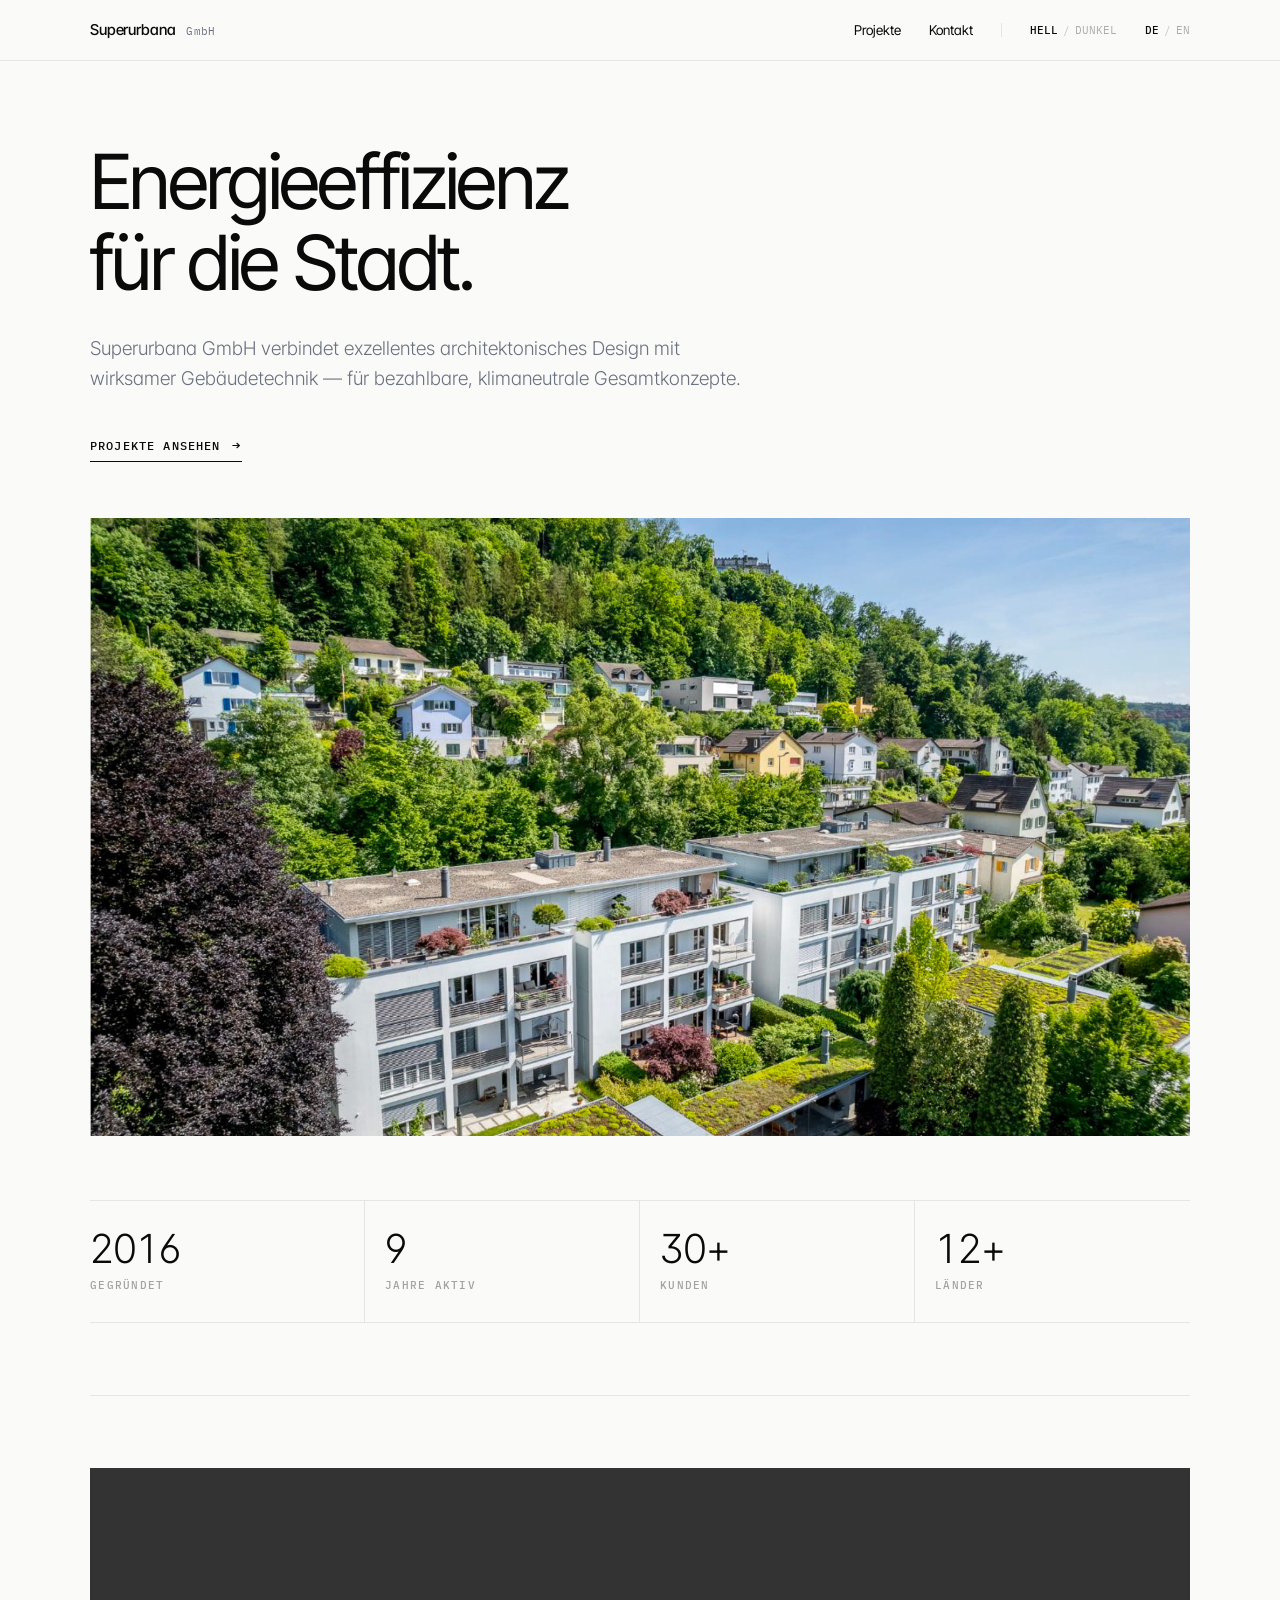
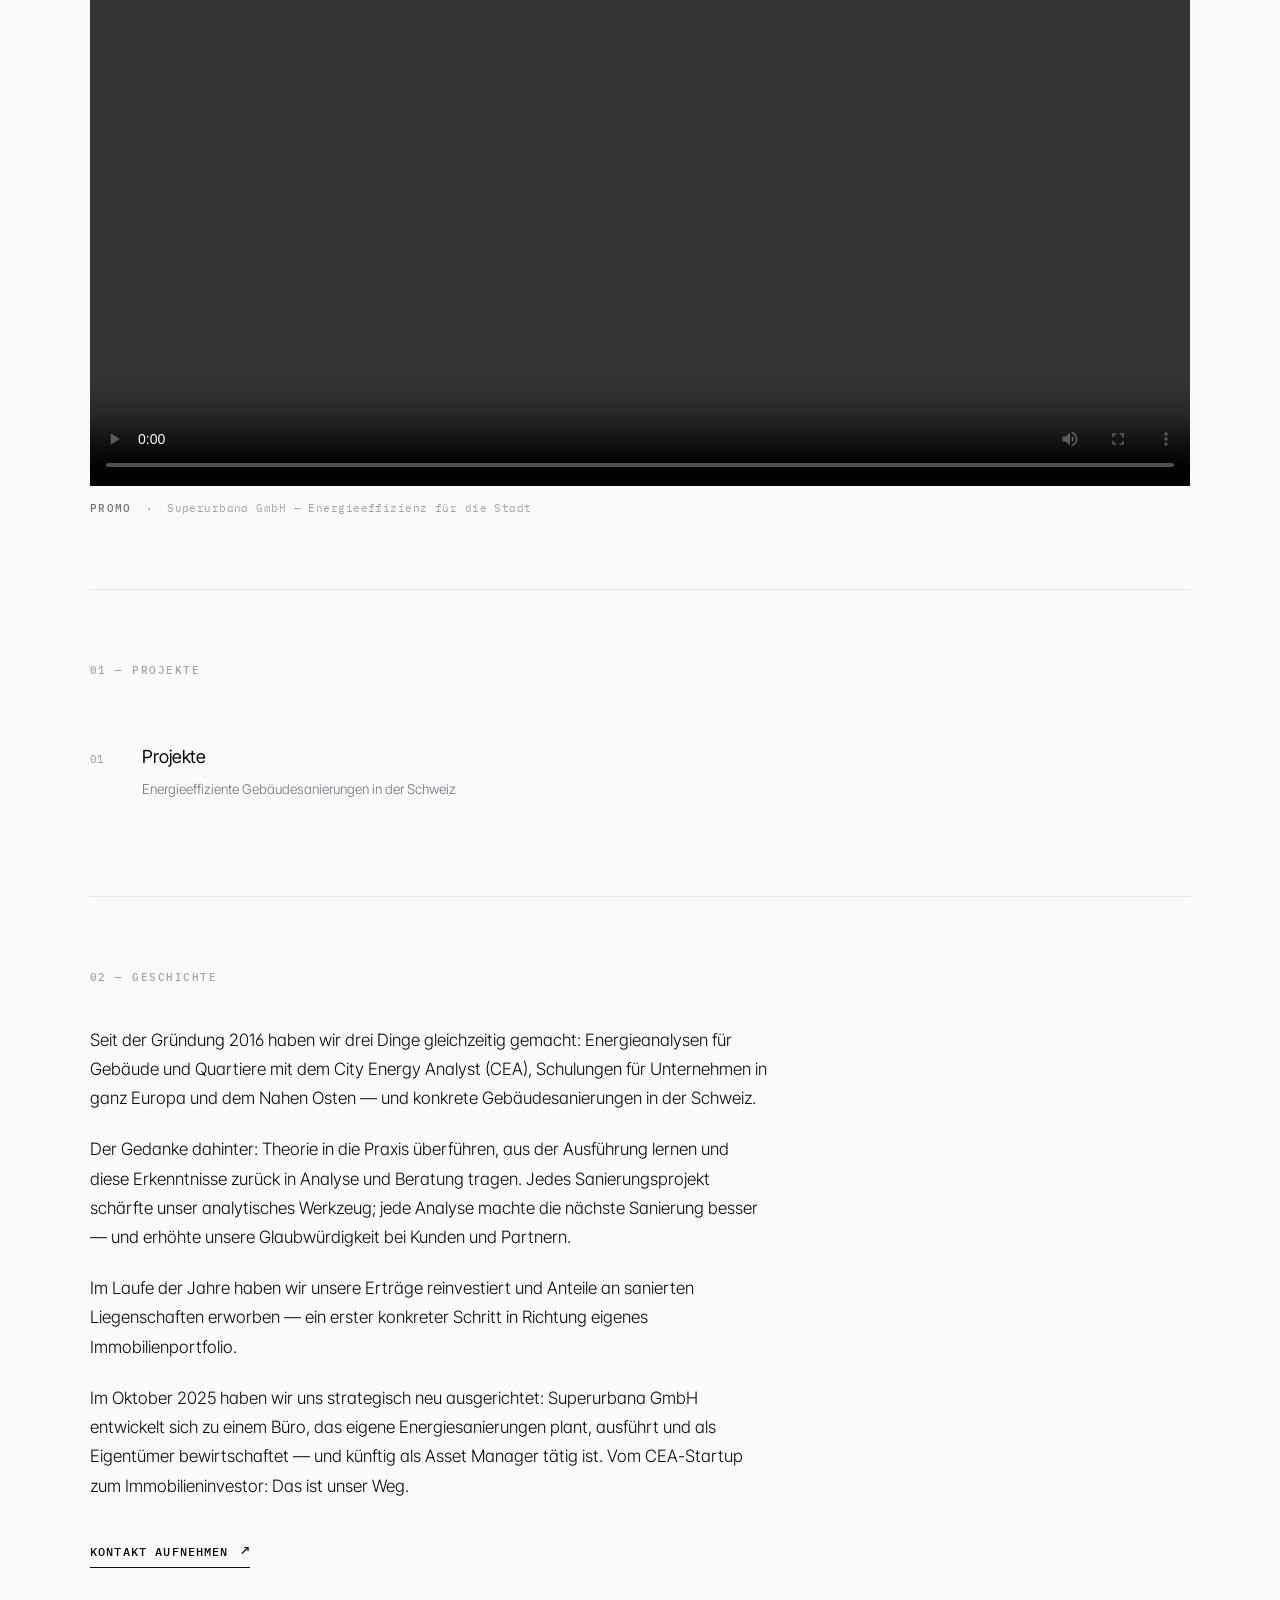
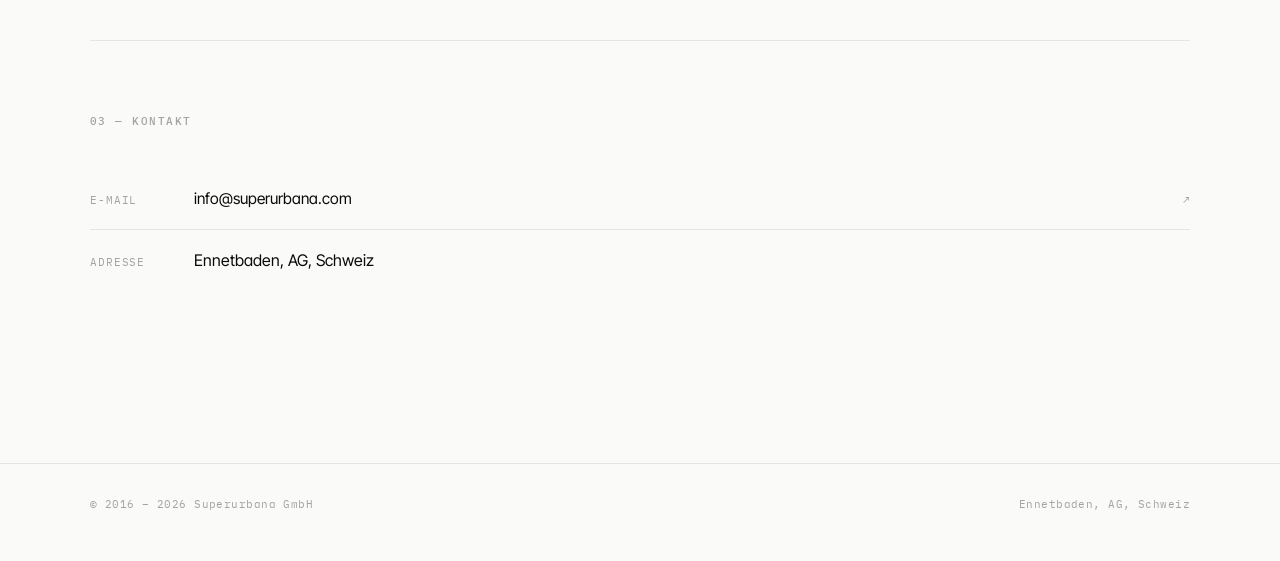
==== commit 69400dc9: "Swap ennetbaden.png → ennetbaden.jpg (607 KB vs 3.2 MB) Co-Authored-By: Claude Sonnet 4.6 <noreply@a" ====
--- a/index.html
+++ b/index.html
@@ -82,7 +82,7 @@
       </a>
 
       <div class="featured-img">
-        <img src="/assets/ennetbaden.png" alt="Sanierungsprojekt Ennetbaden" />
+        <img src="/assets/ennetbaden.jpg" alt="Sanierungsprojekt Ennetbaden" />
       </div>
 
       <div class="stats-bar">
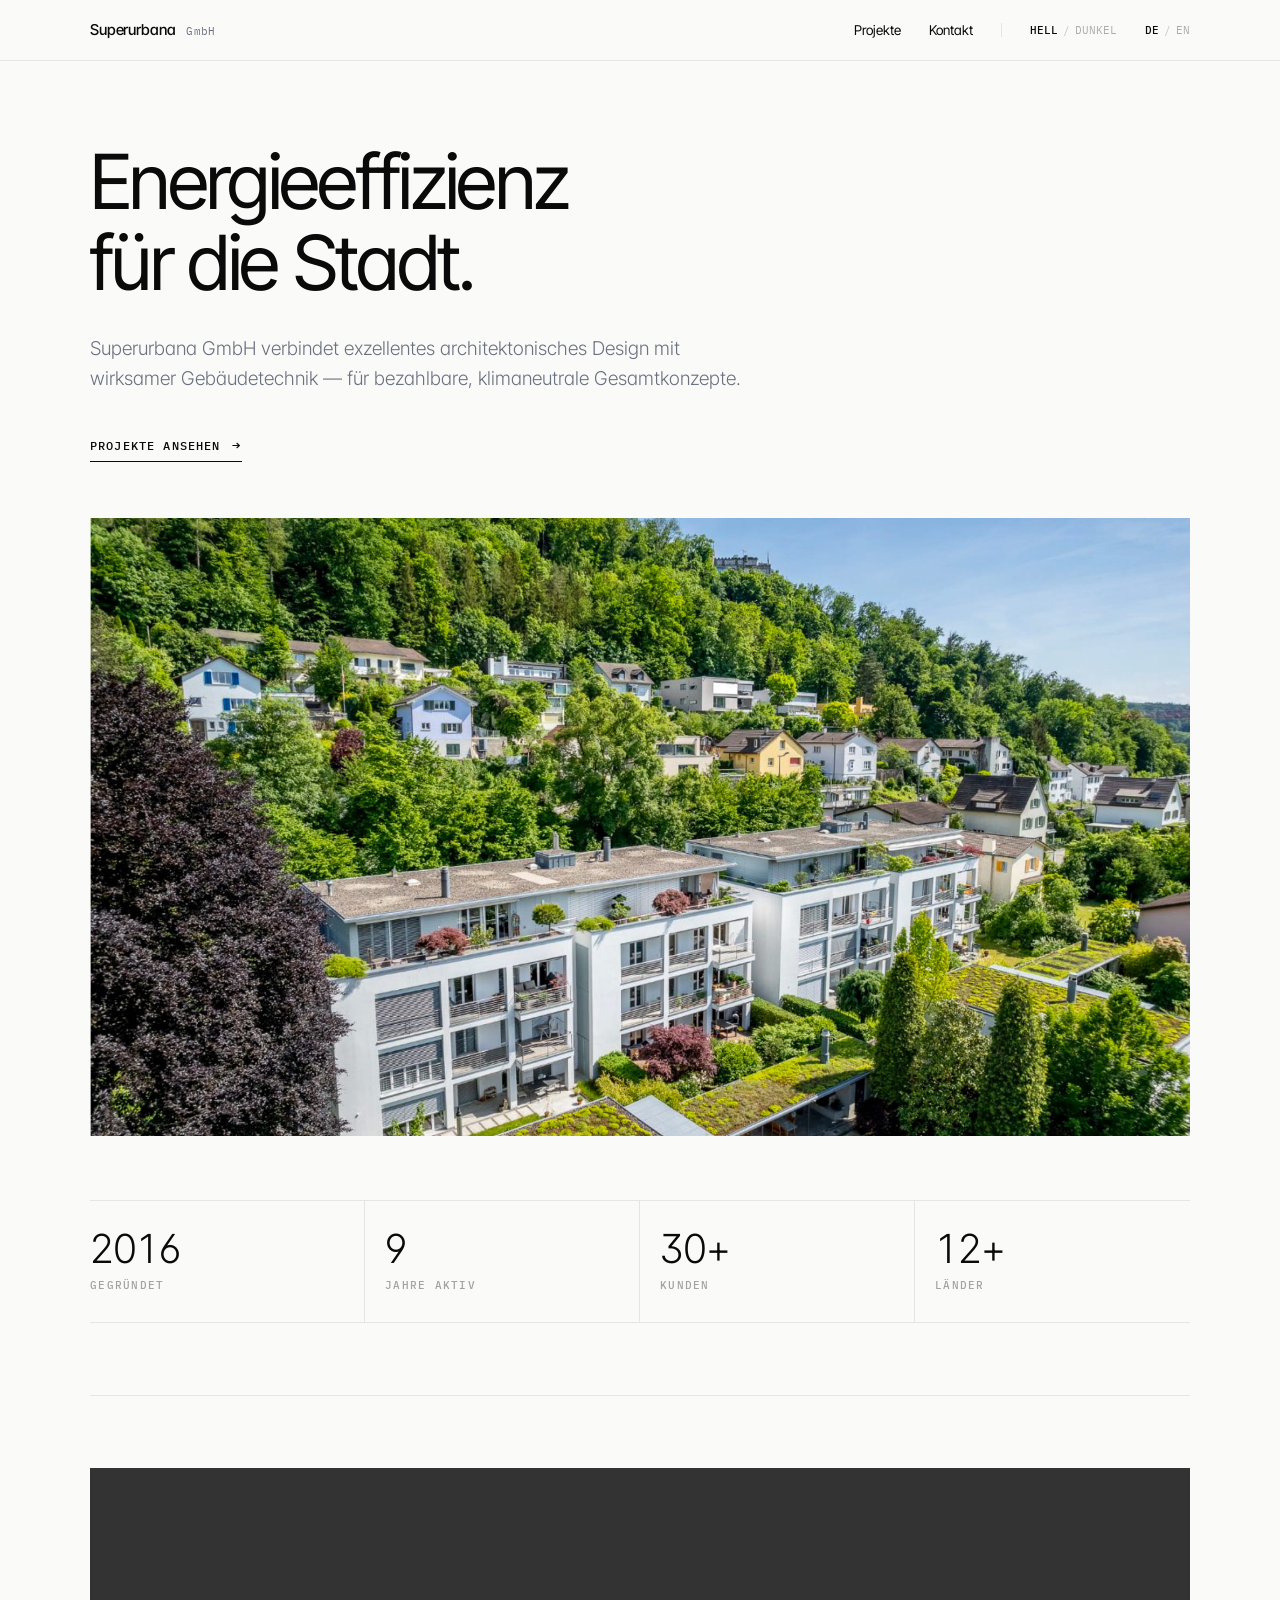
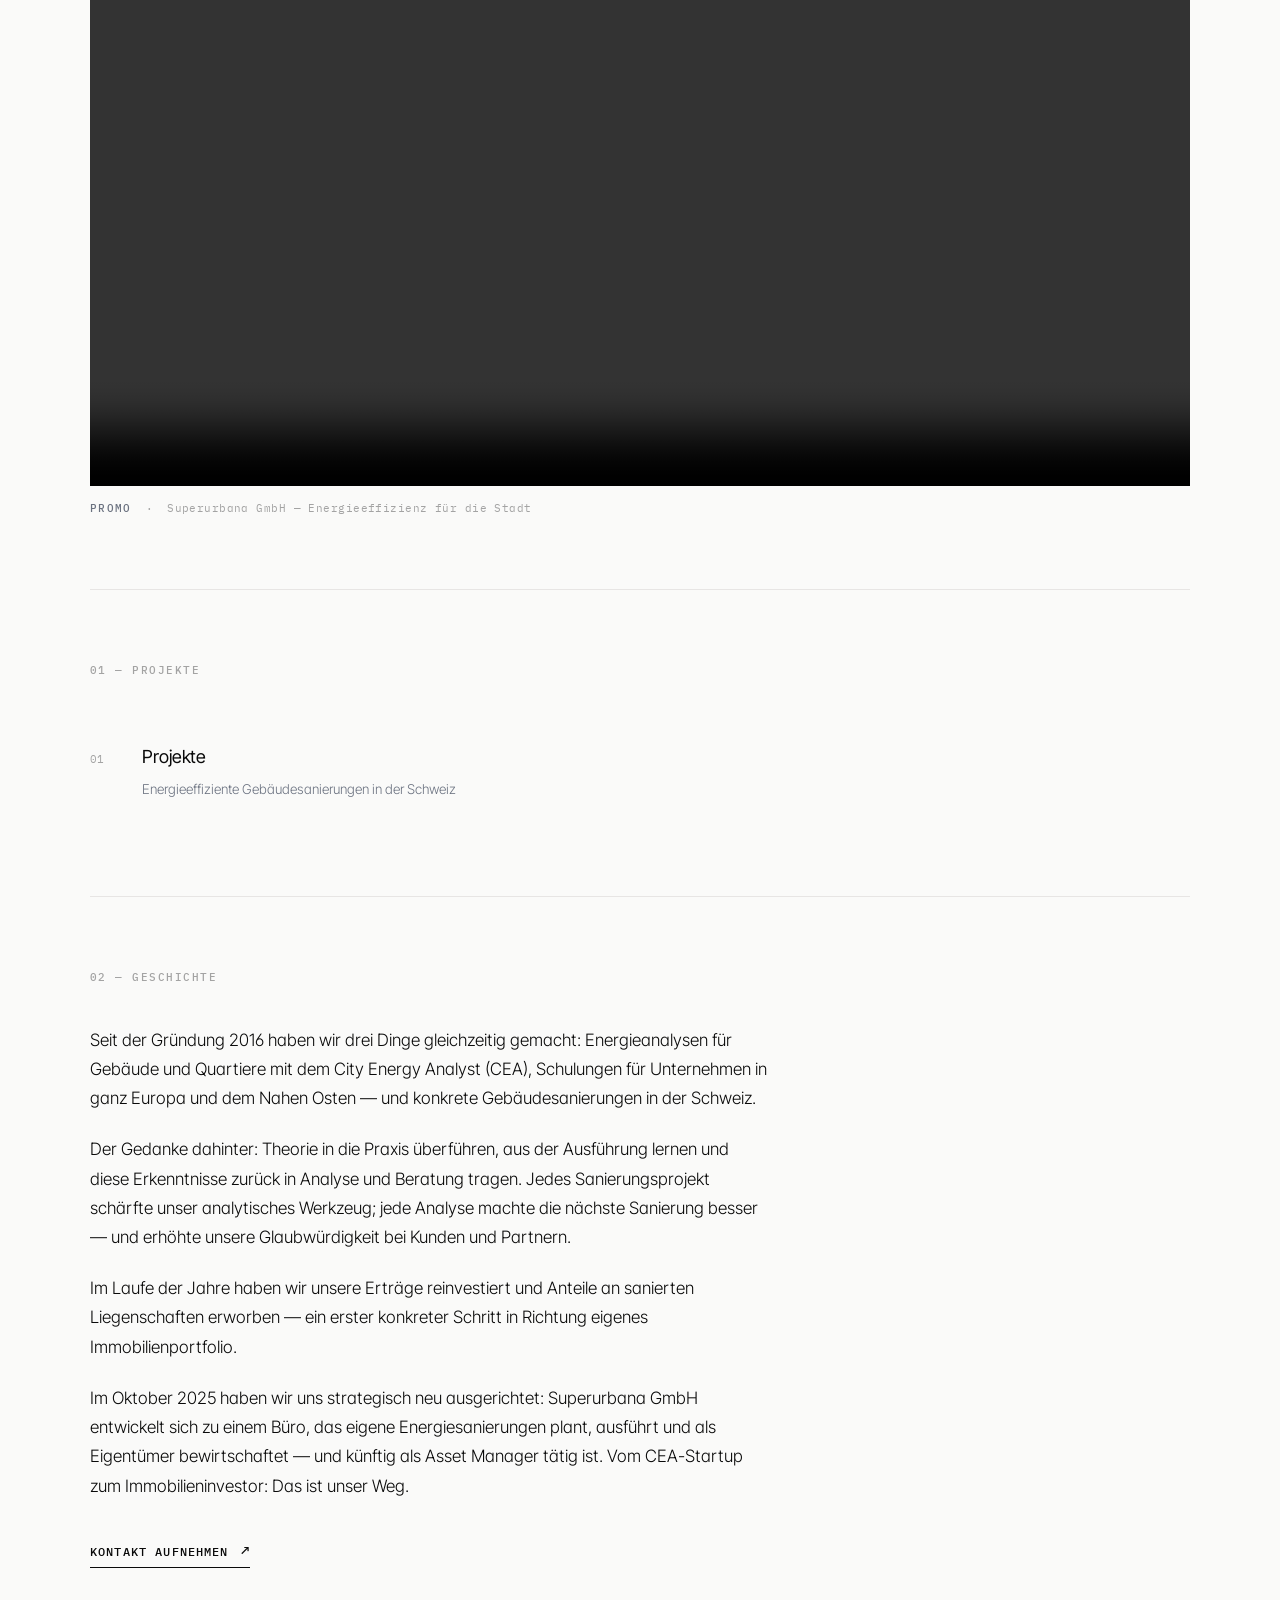
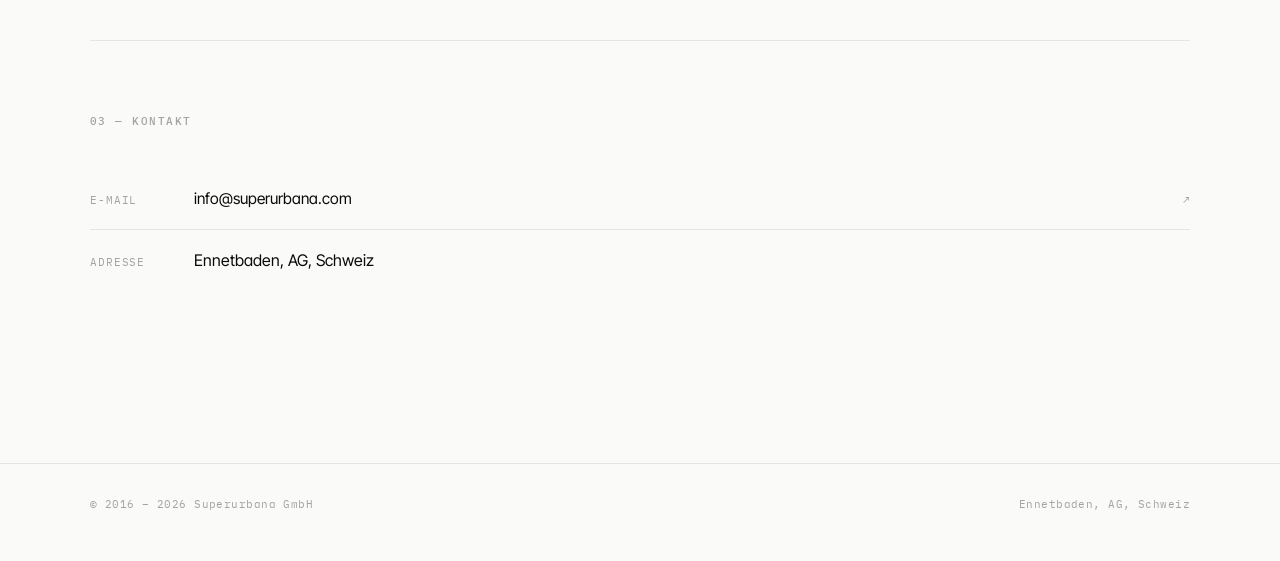
==== commit 912461eb: "Update index.html" ====
--- a/index.html
+++ b/index.html
@@ -73,7 +73,7 @@
   <main class="content page-wrap" id="page" tabindex="-1">
 
     <section class="hero">
-      <h1 data-i18n="hero.title">Energieeffizienz<br>für die Stadt.</h1>
+      <h1 data-i18n="hero.title">Energieeffizienz<br>Made in Switzerland.</h1>
       <p class="lede" data-i18n="hero.lede">Superurbana GmbH verbindet exzellentes architektonisches Design mit wirksamer Gebäudetechnik — für bezahlbare, klimaneutrale Gesamtkonzepte.</p>
 
       <a href="/umbauten/" class="cta-link">
@@ -102,7 +102,7 @@
       <p class="media-caption">
         <span class="kind">Promo</span>
         <span>·</span>
-        <span data-i18n="video.caption">Superurbana GmbH — Energieeffizienz für die Stadt</span>
+        <span data-i18n="video.caption">Superurbana GmbH — Energieeffizienz Made in Switzerland</span>
       </p>
     </section>
 
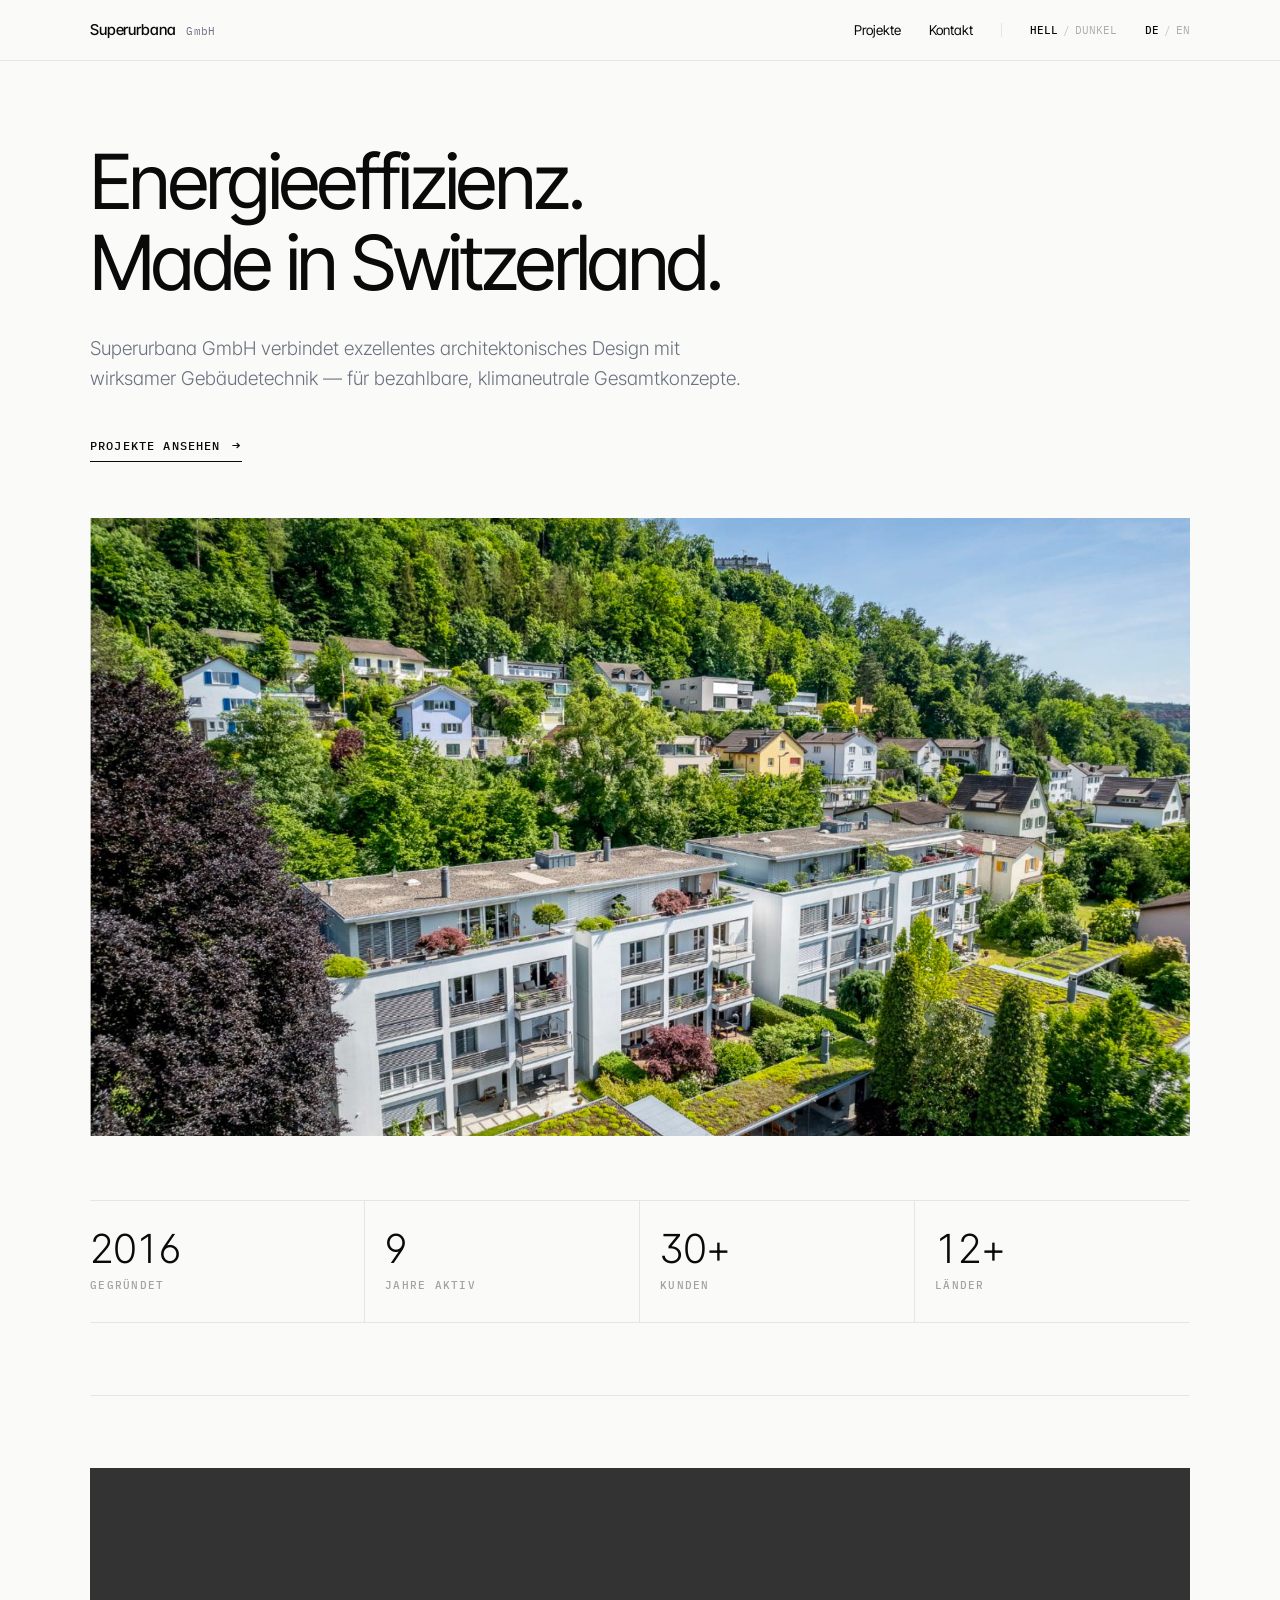
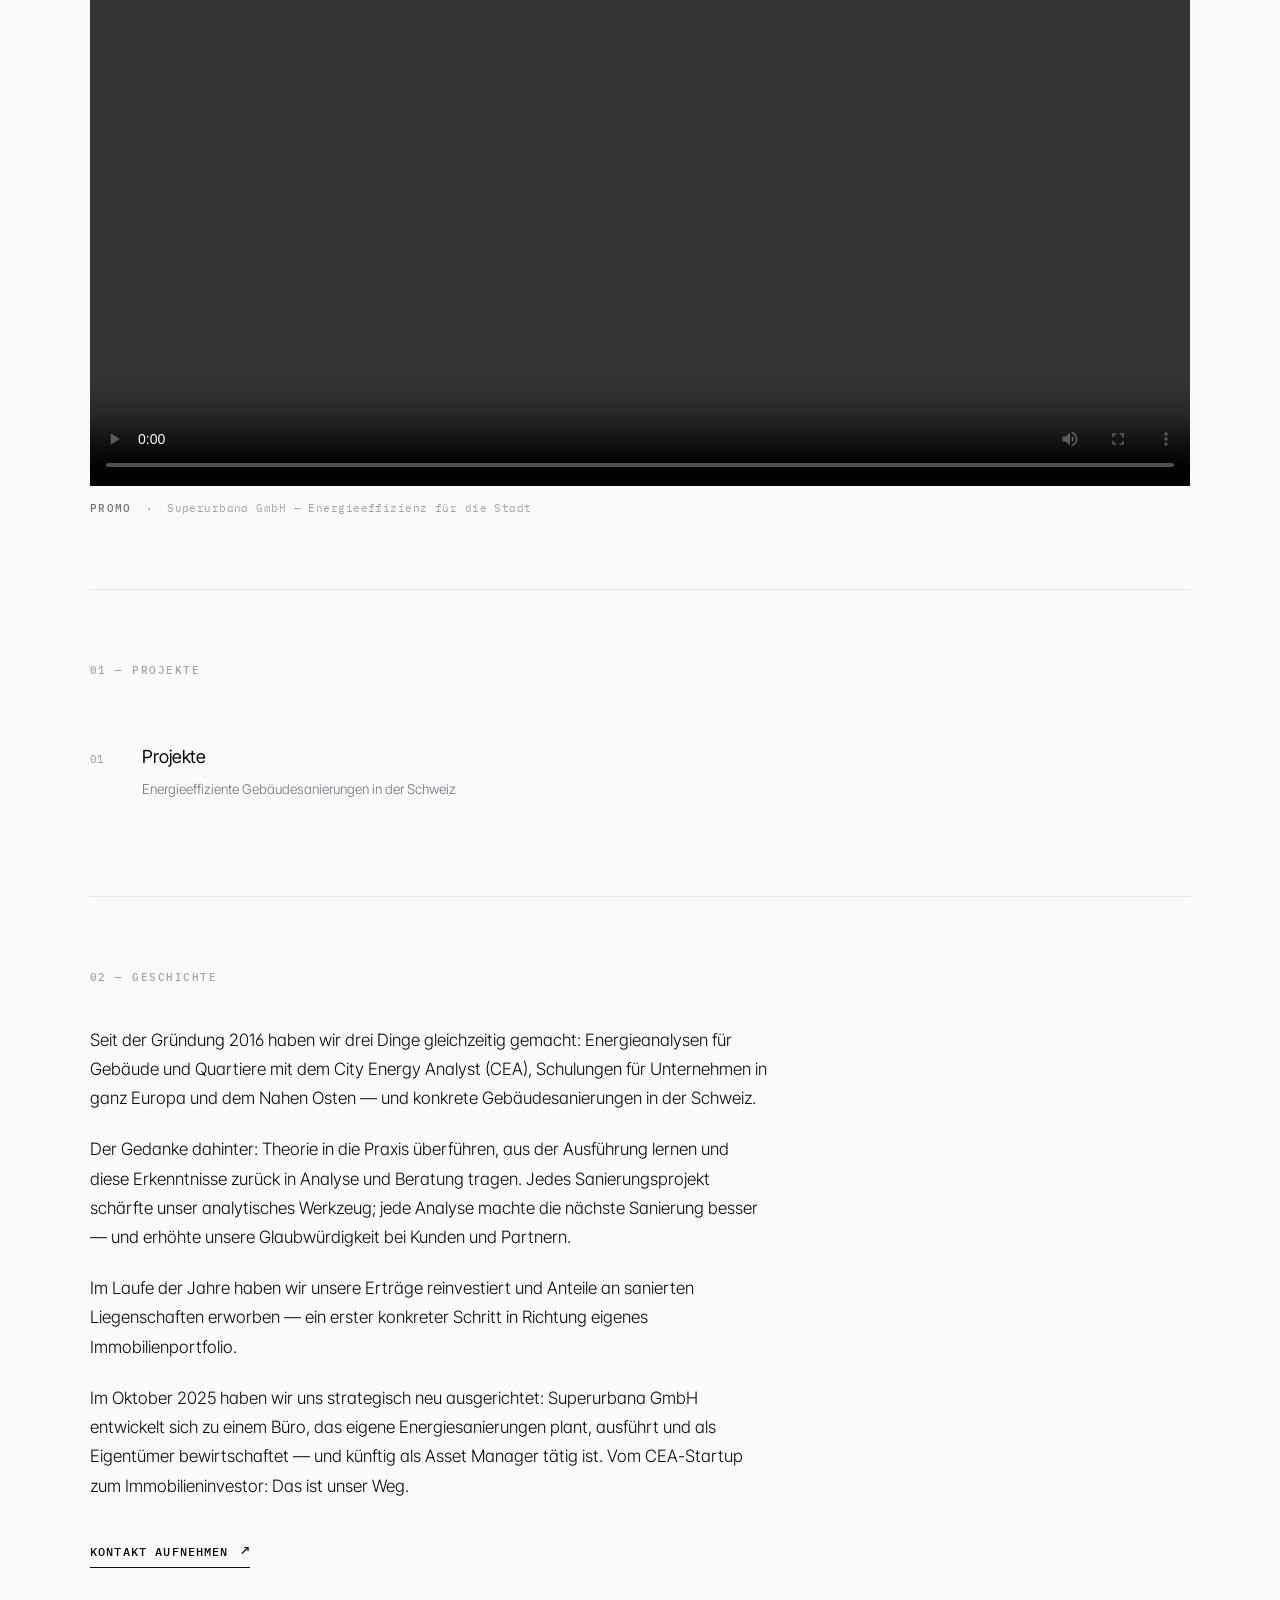
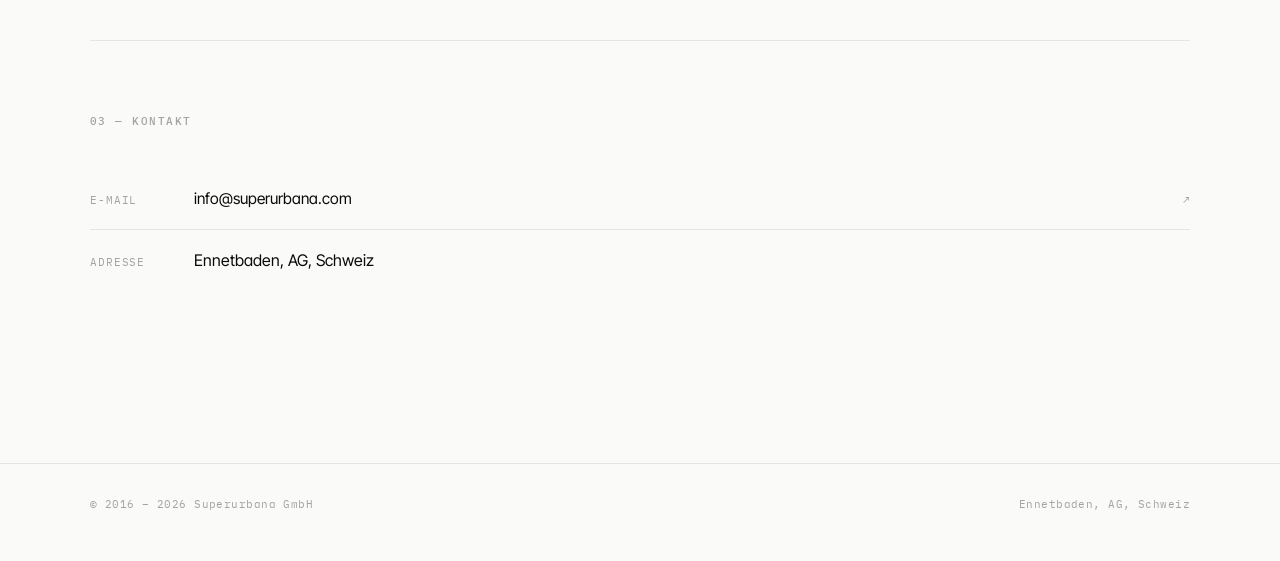
==== commit ebb51134: "Update slogan to 'Energy Efficiency Made in Switzerland' Co-Authored-By: Claude Sonnet 4.6 <noreply@" ====
--- a/index.html
+++ b/index.html
@@ -73,7 +73,7 @@
   <main class="content page-wrap" id="page" tabindex="-1">
 
     <section class="hero">
-      <h1 data-i18n="hero.title">Energieeffizienz<br>Made in Switzerland.</h1>
+      <h1 data-i18n="hero.title">Energieeffizienz.<br>Made in Switzerland.</h1>
       <p class="lede" data-i18n="hero.lede">Superurbana GmbH verbindet exzellentes architektonisches Design mit wirksamer Gebäudetechnik — für bezahlbare, klimaneutrale Gesamtkonzepte.</p>
 
       <a href="/umbauten/" class="cta-link">
@@ -102,7 +102,7 @@
       <p class="media-caption">
         <span class="kind">Promo</span>
         <span>·</span>
-        <span data-i18n="video.caption">Superurbana GmbH — Energieeffizienz Made in Switzerland</span>
+        <span data-i18n="video.caption">Superurbana GmbH — Energieeffizienz für die Stadt</span>
       </p>
     </section>
 
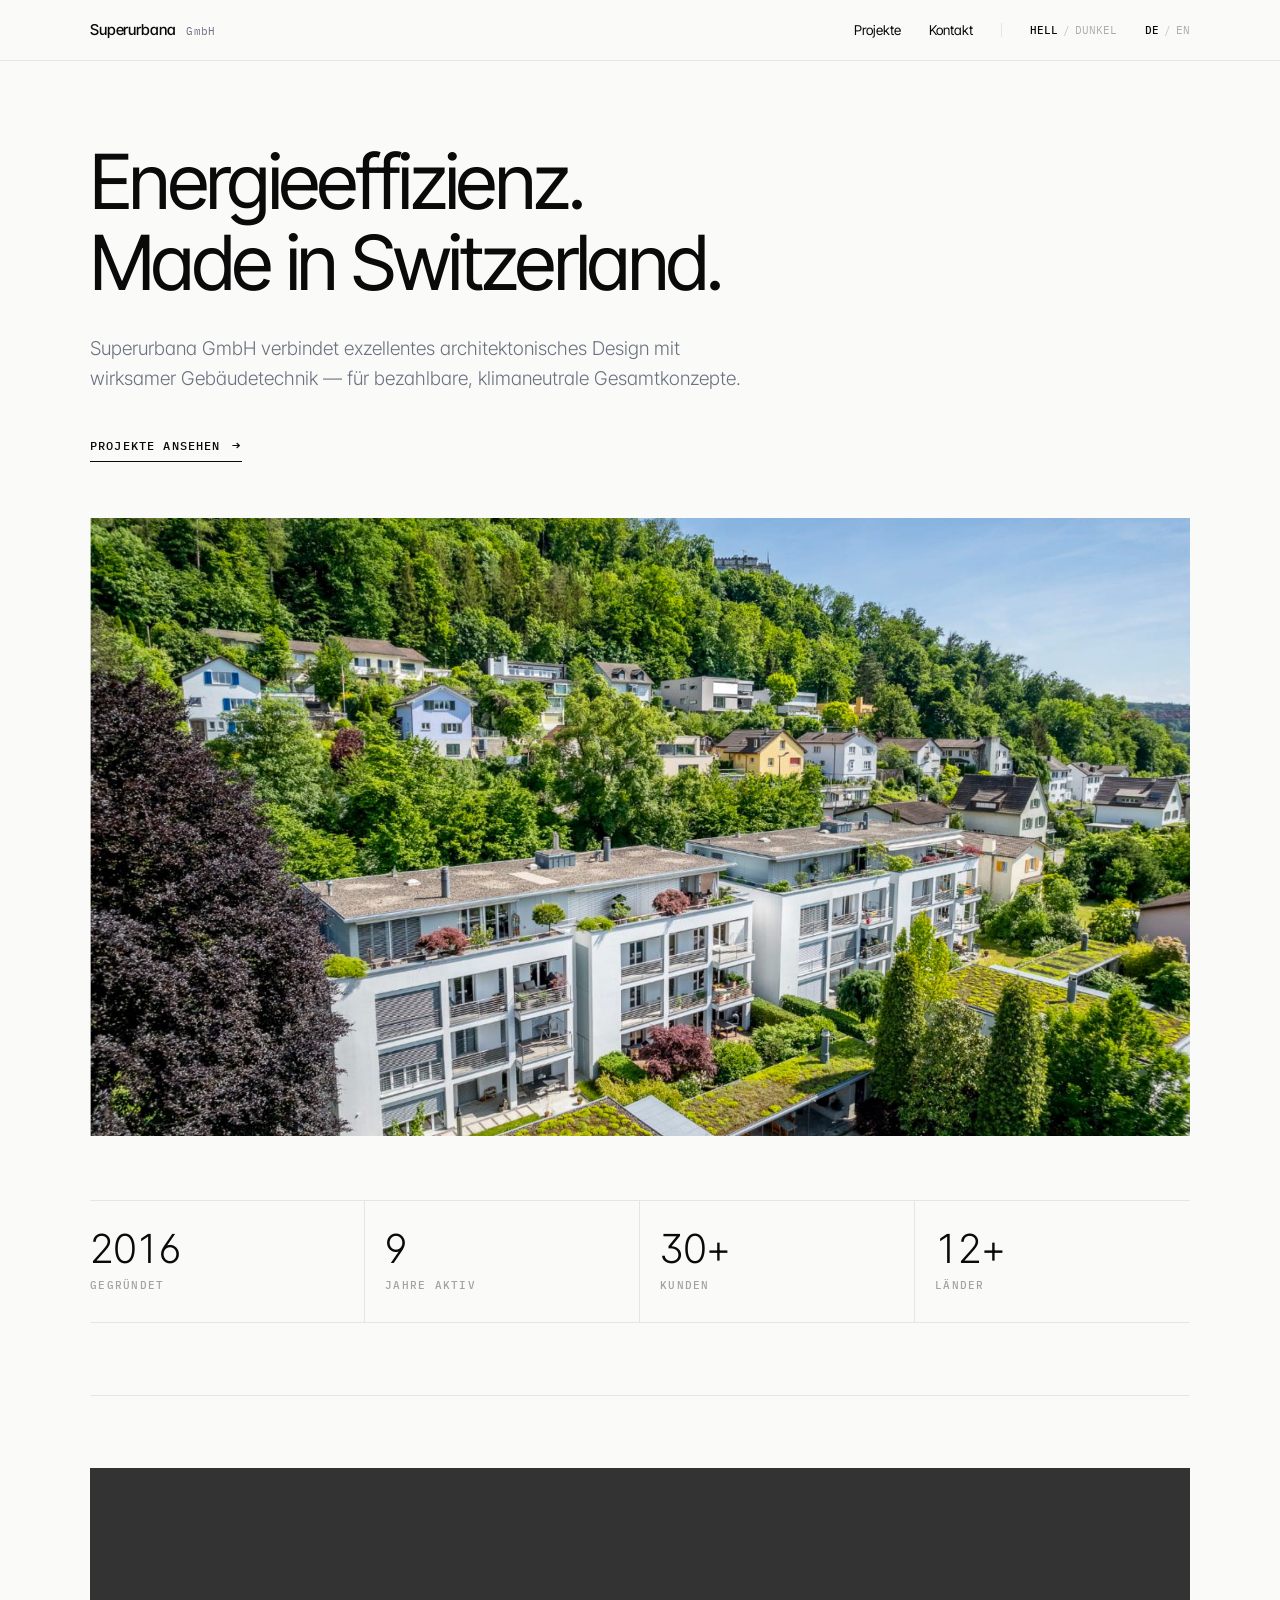
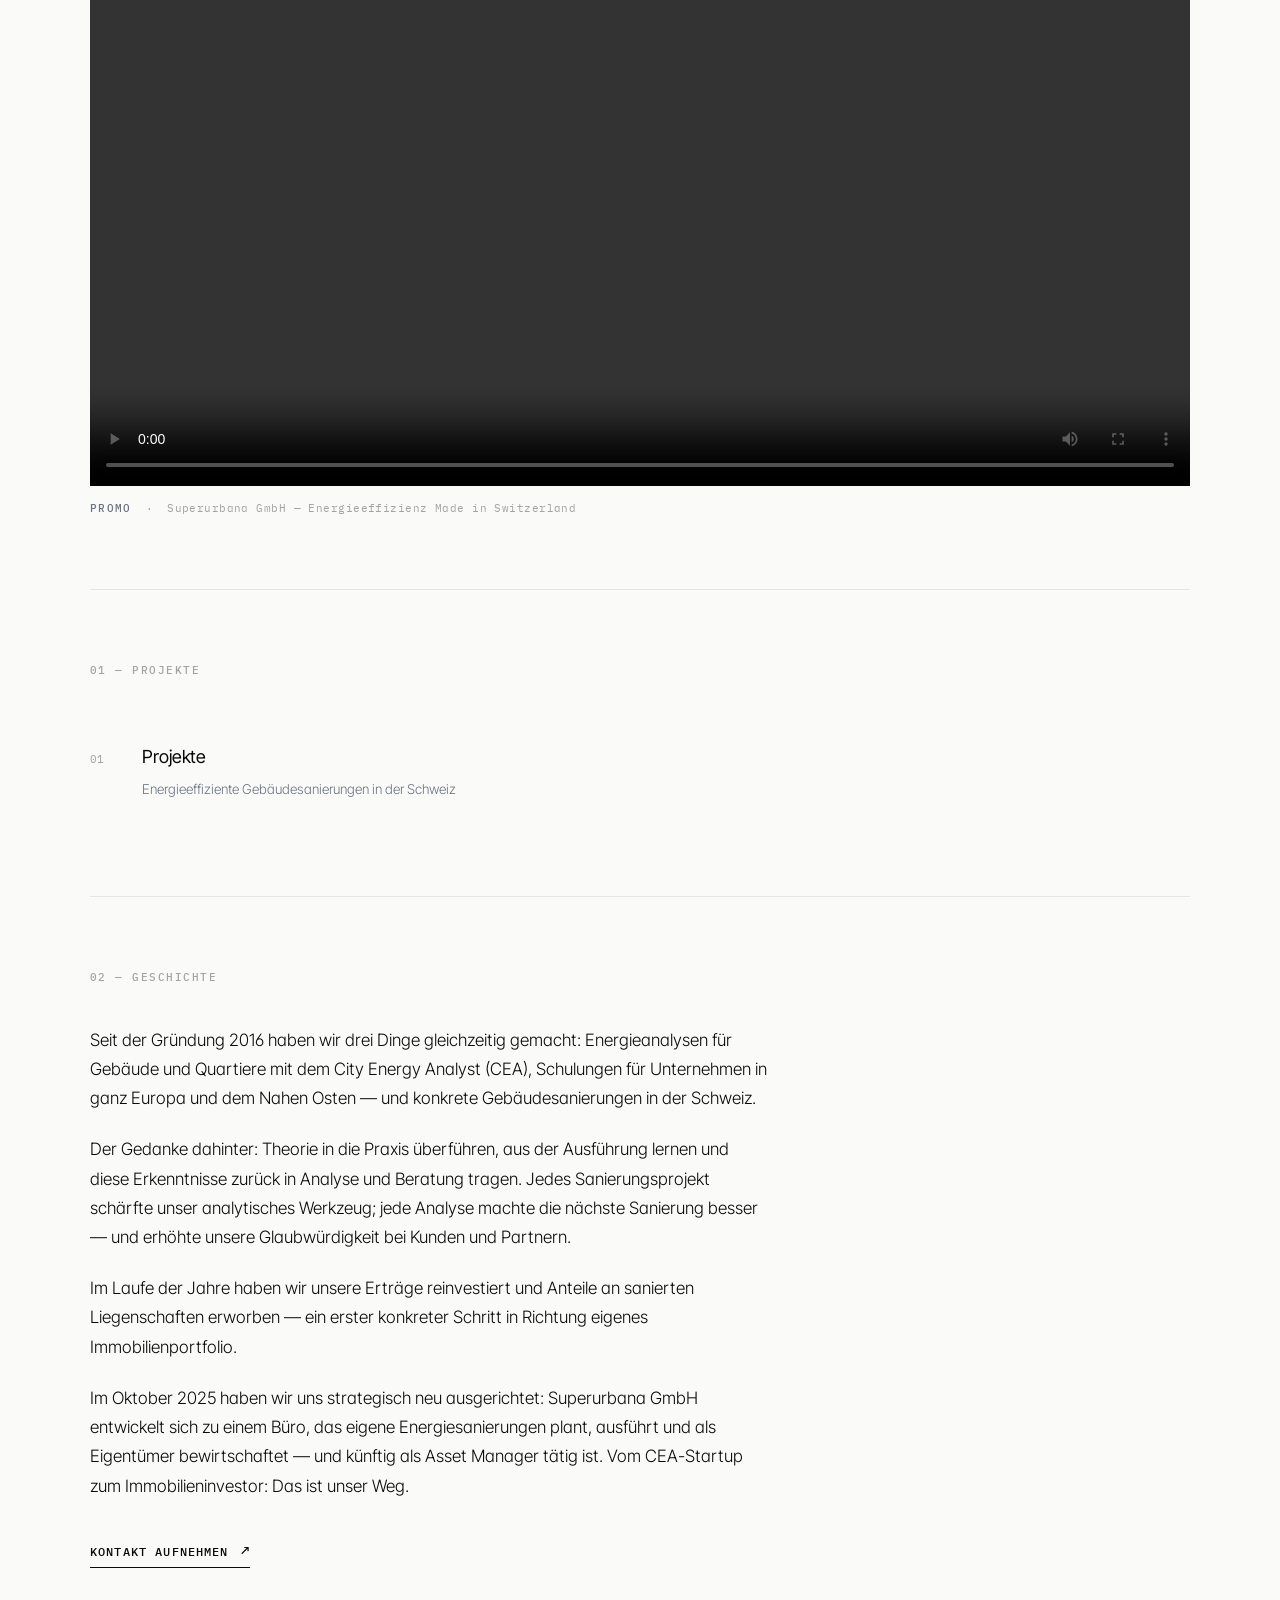
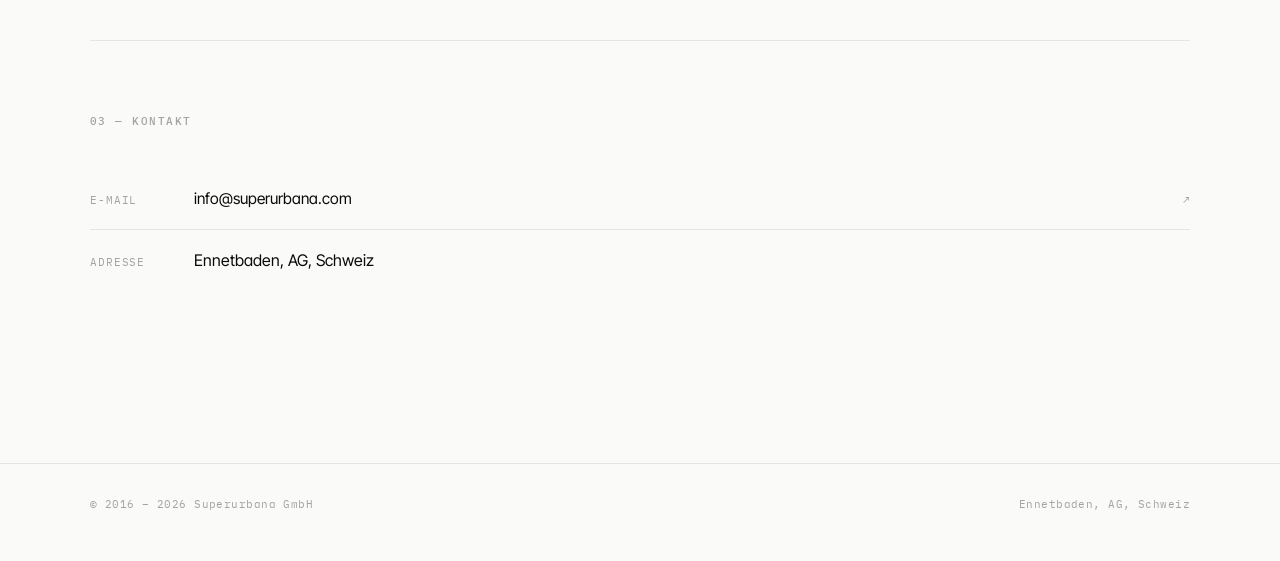
==== commit b939b04a: "do" ====
--- a/index.html
+++ b/index.html
@@ -13,7 +13,7 @@
   <link rel="preconnect" href="https://fonts.googleapis.com" />
   <link rel="preconnect" href="https://fonts.gstatic.com" crossorigin />
   <link href="https://fonts.googleapis.com/css2?family=Inter+Tight:wght@300;400;500;600&family=IBM+Plex+Mono:wght@400;500&display=swap" rel="stylesheet" />
-  <link rel="stylesheet" href="/style.css" />
+  <link rel="stylesheet" href="/style.css?v=2" />
 </head>
 <body>
   <a class="skip-link" href="#page" data-i18n="skip">Zum Inhalt</a>
--- a/style.css
+++ b/style.css
@@ -443,7 +443,7 @@
 
 /* ── Project list (Umbauten) ── */
 .project-list { display: flex; flex-direction: column; }
-.project { padding-block: 64px; border-top: 1px solid var(--hairline); }
+.project { padding-block: 64px; border-top: 1px solid var(--hairline); display: block; color: inherit; text-decoration: none; }
 .project:first-of-type { border-top: none; }
 
 .project-figure { margin: 0 0 32px; overflow: hidden; }
@@ -512,6 +512,149 @@
 }
 
 /* ─────────────────────────────────────────────────────────
+   Before/After comparison slider  (project detail pages)
+   ───────────────────────────────────────────────────────── */
+.cs-stage {
+  position: relative;
+  aspect-ratio: 4/3;
+  max-height: 680px;
+  overflow: hidden;
+  background: #111;
+}
+.cs-wrap {
+  position: absolute;
+  inset: 0;
+  cursor: col-resize;
+  user-select: none;
+  touch-action: pan-y;
+  opacity: 0;
+  transition: opacity 0.35s ease;
+  pointer-events: none;
+}
+.cs-wrap.active { opacity: 1; pointer-events: auto; }
+.cs-img-before,
+.cs-img-after {
+  position: absolute;
+  inset: 0;
+  width: 100%; height: 100%;
+  object-fit: cover;
+  display: block;
+  pointer-events: none;
+  -webkit-user-drag: none;
+}
+.cs-img-after { clip-path: inset(0 0 0 var(--pos, 50%)); }
+.cs-line {
+  position: absolute;
+  top: 0; bottom: 0;
+  left: var(--pos, 50%);
+  transform: translateX(-50%);
+  width: 2px;
+  background: #fff;
+  pointer-events: none;
+}
+.cs-handle {
+  position: absolute;
+  top: 50%; left: 50%;
+  transform: translate(-50%, -50%);
+  width: 44px; height: 44px;
+  border-radius: 50%;
+  background: #fff;
+  display: flex;
+  align-items: center;
+  justify-content: center;
+  gap: 5px;
+}
+.cs-arrow { font-size: 10px; color: var(--fg); font-family: var(--font-mono); line-height: 1; }
+.cs-label {
+  position: absolute;
+  bottom: 16px;
+  font-family: var(--font-mono);
+  font-size: 10px;
+  letter-spacing: 0.12em;
+  text-transform: uppercase;
+  color: #fff;
+  background: rgba(0,0,0,0.35);
+  padding: 4px 9px;
+  pointer-events: none;
+}
+.cs-label.before { left: 16px; }
+.cs-label.after  { right: 16px; }
+.cs-hint {
+  position: absolute; inset: 0;
+  display: flex; align-items: center; justify-content: center;
+  pointer-events: none;
+  opacity: 1; transition: opacity 0.4s;
+}
+.cs-hint.hidden { opacity: 0; }
+.cs-hint-pill {
+  font-family: var(--font-mono);
+  font-size: 10px;
+  letter-spacing: 0.12em;
+  text-transform: uppercase;
+  color: #fff;
+  background: rgba(0,0,0,0.4);
+  padding: 6px 12px;
+}
+.cs-nav {
+  display: flex;
+  align-items: stretch;
+  border-top: 1px solid var(--hairline);
+  border-bottom: 1px solid var(--hairline);
+  height: 64px;
+  margin-bottom: 48px;
+}
+.cs-nav-room {
+  display: flex;
+  align-items: center;
+  gap: 10px;
+  padding-right: 28px;
+  border-right: 1px solid var(--hairline);
+  min-width: 140px;
+}
+.cs-nav-num { font-family: var(--font-mono); font-size: 11px; color: var(--muted); letter-spacing: 0.06em; }
+.cs-nav-name { font-size: 13px; font-weight: 500; }
+.cs-steps {
+  flex: 1;
+  display: flex;
+  align-items: center;
+  justify-content: center;
+  gap: 6px;
+  padding: 0 20px;
+}
+.cs-step {
+  font-family: var(--font-mono);
+  font-size: 11px;
+  letter-spacing: 0.08em;
+  color: var(--muted);
+  background: none;
+  border: 1px solid var(--hairline);
+  padding: 5px 10px;
+  cursor: pointer;
+  transition: color 0.15s, border-color 0.15s, background 0.15s;
+  line-height: 1;
+}
+.cs-step:hover { color: var(--fg); border-color: rgba(26,26,24,.3); }
+.cs-step.active { background: var(--fg); color: var(--bg); border-color: var(--fg); }
+.cs-arrows {
+  display: flex;
+  align-items: center;
+  padding-left: 28px;
+  border-left: 1px solid var(--hairline);
+}
+.cs-arrow-btn {
+  background: none;
+  border: none;
+  cursor: pointer;
+  font-size: 18px;
+  color: var(--fg);
+  padding: 8px 12px;
+  line-height: 1;
+  transition: color 0.15s, opacity 0.15s;
+}
+.cs-arrow-btn:disabled { opacity: 0.2; cursor: default; }
+.cs-arrow-btn:not(:disabled):hover { color: var(--muted); }
+
+/* ─────────────────────────────────────────────────────────
    Responsive
    ───────────────────────────────────────────────────────── */
 @media (max-width: 860px) {
